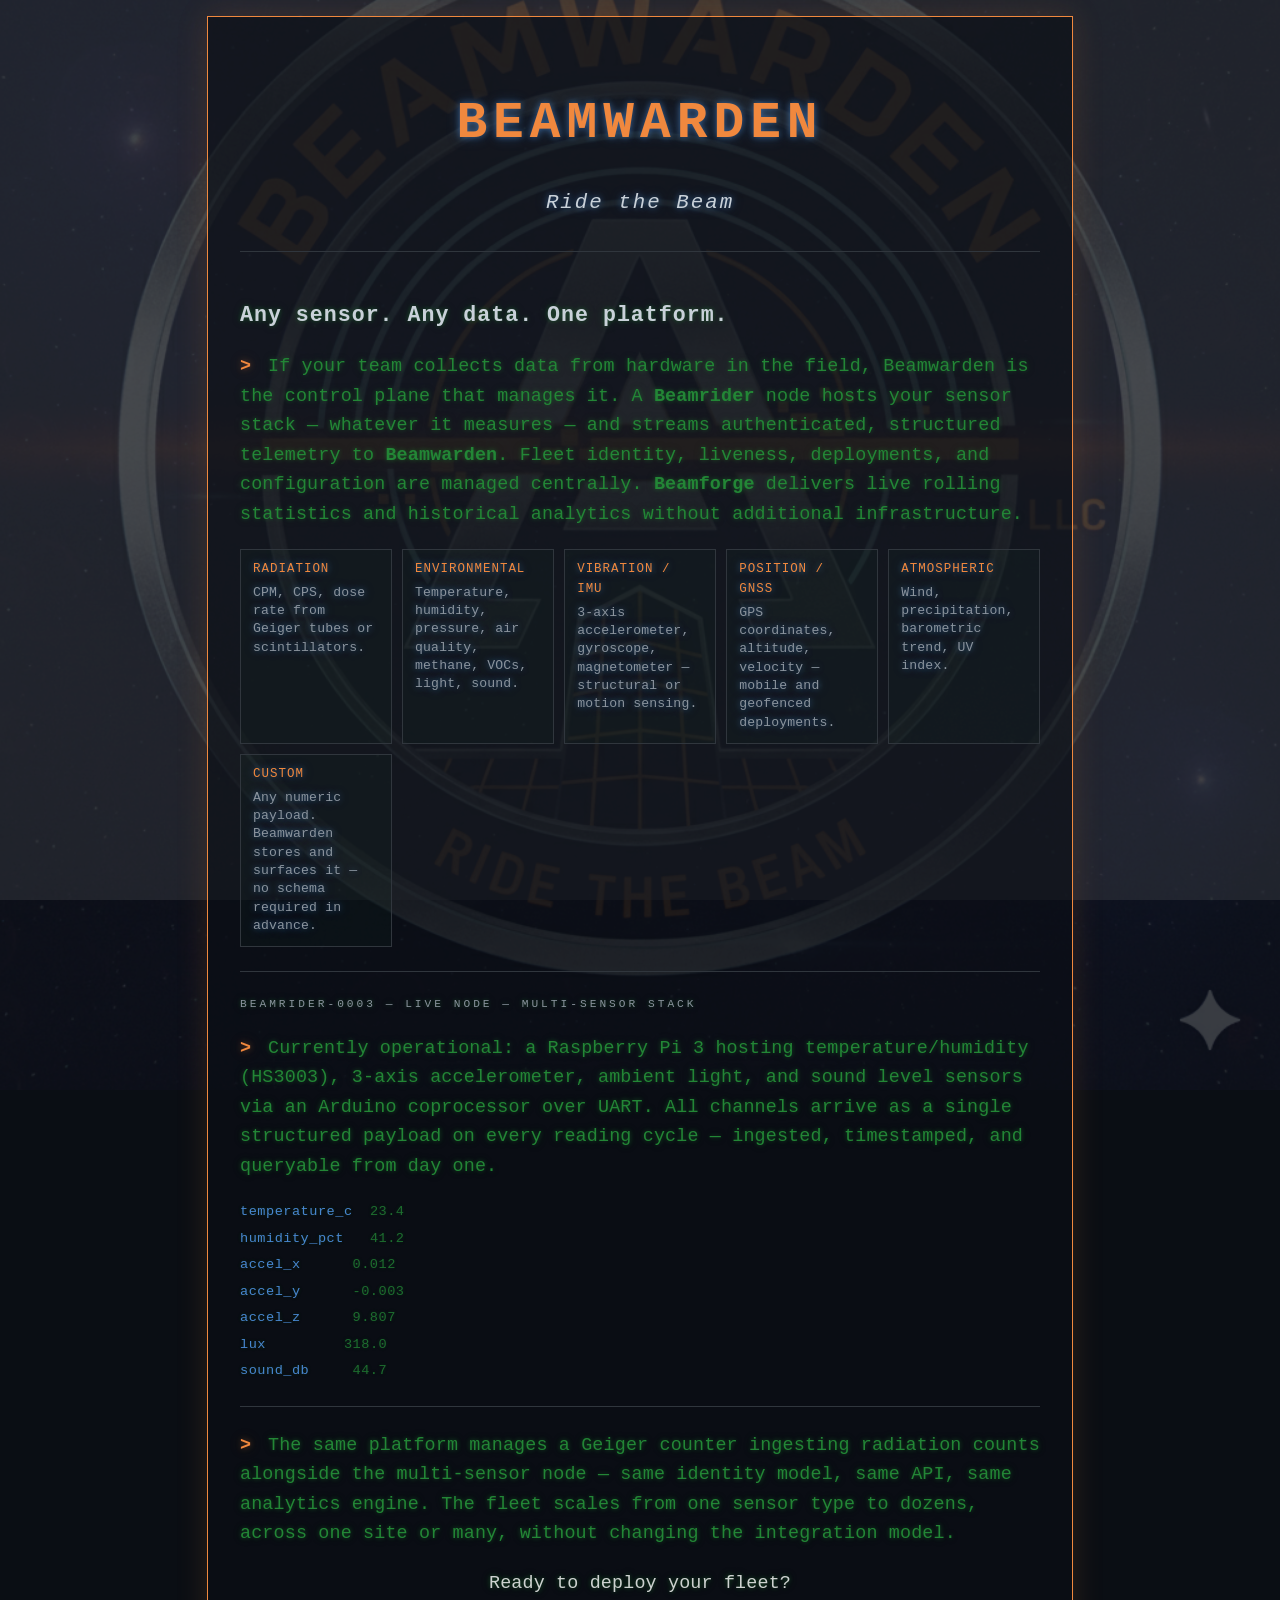
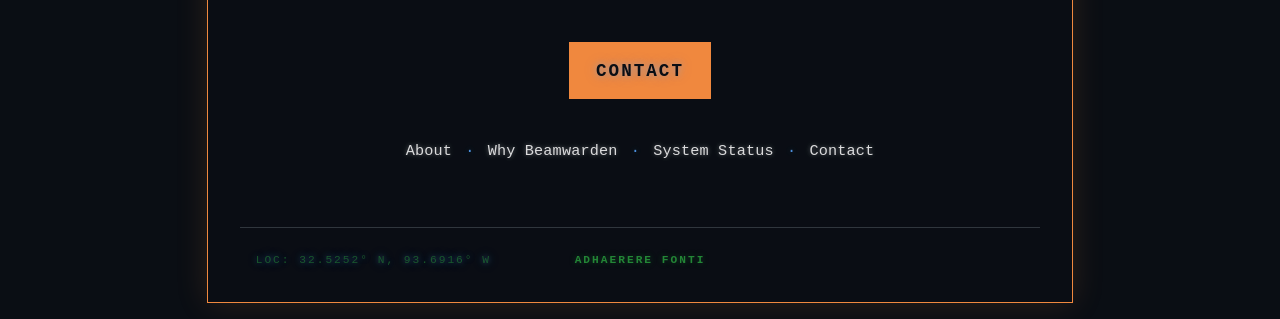
==== index.html @ 742f7abc "feat: wire live telemetry feed from showcase API endpoint Fetches https://app.beamwarden.com/api/v1/" ====
<!DOCTYPE html>
<html lang="en">

<head>
    <meta charset="UTF-8">
    <meta name="viewport" content="width=device-width, initial-scale=1.0">

    <title>Beamwarden | Distributed Fleet Control Plane & Edge Analytics</title>
    <meta name="description"
        content="Beamwarden is the authoritative control plane for distributed sensing fleets. Any sensor. Any data. One platform.">
    <meta name="keywords"
        content="Beamwarden, Beamrider, Beamforge, Fleet Management PaaS, Edge Computing, Distributed Sensing, Telemetry Analytics, IoT, Edge Intelligence">
    <link rel="canonical" href="https://beamwarden.com">
    <link rel="icon" type="image/x-icon" href="favicon.ico">

    <script type="application/ld+json">
    {
      "@context": "https://schema.org",
      "@type": "SoftwareApplication",
      "name": "Beamwarden",
      "applicationCategory": "BusinessApplication",
      "operatingSystem": "Web, Edge, Distributed Systems",
      "description": "Control plane for distributed sensing fleets and edge devices.",
      "author": {
        "@type": "Organization",
        "name": "Beamwarden, LLC",
        "url": "https://beamwarden.com"
      }
    }
    </script>

    <link rel="stylesheet" href="beamwarden.css">

    <style>
        .hero-statement {
            color: #c9d1d9;
            font-size: clamp(1.1rem, 3vw, 1.35rem);
            font-weight: 700;
            letter-spacing: 1px;
            margin-bottom: 1.5rem;
            text-shadow: 0 0 6px rgba(201, 209, 217, 0.2);
        }

        .sensor-grid {
            display: grid;
            grid-template-columns: repeat(auto-fit, minmax(150px, 1fr));
            gap: 0.65rem;
            margin: 1.25rem 0;
        }

        .sensor-cell {
            border: 1px solid #30363d;
            padding: 0.65rem 0.75rem;
            background: rgba(35, 134, 54, 0.04);
            text-align: left;
        }

        .sensor-cell .sensor-name {
            color: #f0883e;
            font-size: 0.78rem;
            letter-spacing: 1px;
            text-transform: uppercase;
            margin-bottom: 0.2rem;
        }

        .sensor-cell .sensor-desc {
            color: #8b949e;
            font-size: 0.82rem;
            line-height: 1.4;
        }

        .telemetry-line {
            font-size: 0.85rem;
            color: #238636;
            opacity: 0.8;
            letter-spacing: 0.5px;
            margin-bottom: 0.3rem;
            text-shadow: 0 0 4px rgba(35, 134, 54, 0.3);
        }

        .telemetry-line .field {
            color: #58a6ff;
        }

        .section-divider {
            border: none;
            border-top: 1px solid #30363d;
            margin: 1.5rem 0;
        }

        .node-label {
            font-size: 0.7rem;
            letter-spacing: 3px;
            color: #8b949e;
            text-transform: uppercase;
            margin-bottom: 0.75rem;
        }
    </style>
</head>

<body>

    <div class="stars"></div>
    <div class="stars2"></div>
    <div class="stars3"></div>

    <div class="container fade-1">
        <header>
            <h1 class="fade-2">BEAMWARDEN</h1>
            <p class="tagline fade-3">Ride the Beam</p>
        </header>

        <main class="status-box fade-3">

            <p class="hero-statement">Any sensor. Any data. One platform.</p>

            <section class="product-entry">
                <p><span class="prompt-glow">&gt;</span> If your team collects data from hardware in the field,
                    Beamwarden is the control plane that manages it. A <strong>Beamrider</strong> node hosts your
                    sensor stack — whatever it measures — and streams authenticated, structured telemetry to
                    <strong>Beamwarden</strong>. Fleet identity, liveness, deployments, and configuration are
                    managed centrally. <strong>Beamforge</strong> delivers live rolling statistics and
                    historical analytics without additional infrastructure.</p>
            </section>

            <div class="sensor-grid">
                <div class="sensor-cell">
                    <div class="sensor-name">Radiation</div>
                    <div class="sensor-desc">CPM, CPS, dose rate from Geiger tubes or scintillators.</div>
                </div>
                <div class="sensor-cell">
                    <div class="sensor-name">Environmental</div>
                    <div class="sensor-desc">Temperature, humidity, pressure, air quality, methane, VOCs, light, sound.</div>
                </div>
                <div class="sensor-cell">
                    <div class="sensor-name">Vibration / IMU</div>
                    <div class="sensor-desc">3-axis accelerometer, gyroscope, magnetometer — structural or motion sensing.</div>
                </div>
                <div class="sensor-cell">
                    <div class="sensor-name">Position / GNSS</div>
                    <div class="sensor-desc">GPS coordinates, altitude, velocity — mobile and geofenced deployments.</div>
                </div>
                <div class="sensor-cell">
                    <div class="sensor-name">Atmospheric</div>
                    <div class="sensor-desc">Wind, precipitation, barometric trend, UV index.</div>
                </div>
                <div class="sensor-cell">
                    <div class="sensor-name">Custom</div>
                    <div class="sensor-desc">Any numeric payload. Beamwarden stores and surfaces it — no schema required in advance.</div>
                </div>
            </div>

            <hr class="section-divider">

            <p class="node-label" id="node-label">Beamrider-0003 &mdash; Live Node &mdash; Multi-Sensor Stack</p>

            <section class="product-entry">
                <p><span class="prompt-glow">&gt;</span> Currently operational: a Raspberry Pi 3 hosting
                    temperature/humidity (HS3003), 3-axis accelerometer, ambient light, and sound level sensors
                    via an Arduino coprocessor over UART. All channels arrive as a single structured payload
                    on every reading cycle — ingested, timestamped, and queryable from day one.</p>
            </section>

            <div id="telemetry-feed">
                <div class="telemetry-line"><span class="field">temperature_c</span> &nbsp;23.4</div>
                <div class="telemetry-line"><span class="field">humidity_pct</span> &nbsp;&nbsp;41.2</div>
                <div class="telemetry-line"><span class="field">accel_x</span> &nbsp;&nbsp;&nbsp;&nbsp;&nbsp;0.012</div>
                <div class="telemetry-line"><span class="field">accel_y</span> &nbsp;&nbsp;&nbsp;&nbsp;&nbsp;-0.003</div>
                <div class="telemetry-line"><span class="field">accel_z</span> &nbsp;&nbsp;&nbsp;&nbsp;&nbsp;9.807</div>
                <div class="telemetry-line"><span class="field">lux</span> &nbsp;&nbsp;&nbsp;&nbsp;&nbsp;&nbsp;&nbsp;&nbsp;318.0</div>
                <div class="telemetry-line"><span class="field">sound_db</span> &nbsp;&nbsp;&nbsp;&nbsp;44.7</div>
            </div>

            <script>
            (function () {
                var ENDPOINT = 'https://app.beamwarden.com/api/v1/public/showcase/';
                var feed = document.getElementById('telemetry-feed');
                var label = document.getElementById('node-label');

                function fmtAge(s) {
                    if (s < 60) return s + 's ago';
                    if (s < 3600) return Math.round(s / 60) + 'm ago';
                    if (s < 86400) return Math.round(s / 3600) + 'h ago';
                    return Math.round(s / 86400) + 'd ago';
                }

                function render(data) {
                    var payload = data.payload || {};
                    var lines = Object.keys(payload)
                        .filter(function (k) { return typeof payload[k] === 'number'; })
                        .map(function (k) {
                            return '<div class="telemetry-line"><span class="field">' +
                                k + '</span> &nbsp;' + payload[k] + '</div>';
                        });
                    if (!lines.length) return;
                    feed.innerHTML = lines.join('');
                    label.textContent = label.textContent.split('—')[0].trim() +
                        ' — ' + fmtAge(data.age_seconds);
                }

                fetch(ENDPOINT)
                    .then(function (r) { return r.ok ? r.json() : null; })
                    .then(function (data) { if (data) render(data); })
                    .catch(function () {});
            })();
            </script>

            <hr class="section-divider">

            <section class="product-entry">
                <p><span class="prompt-glow">&gt;</span> The same platform manages a Geiger counter ingesting
                    radiation counts alongside the multi-sensor node — same identity model, same API, same
                    analytics engine. The fleet scales from one sensor type to dozens, across one site or many,
                    without changing the integration model.</p>
            </section>

            <p class="ghost-center">Ready to deploy your fleet?</p>

        </main>

        <nav class="actions">
            <a class="contact-link" href="/contact.html">CONTACT</a>

            <div class="footer-nav">
                <a href="/about">About</a> ·
                <a href="/why">Why Beamwarden</a> ·
                <a href="https://app.beamwarden.com/status/">System Status</a> ·
                <a href="/contact">Contact</a>
            </div>
        </nav>

        <footer class="system-footer">
            <div class="status-bar">
                <span>LOC: 32.5252° N, 93.6916° W</span>
                <a href="https://baughgalactica.com" class="root-link">ADHAERERE FONTI</a>
                <span>&nbsp;</span>
            </div>
        </footer>
    </div>

</body>

</html>
---- beamwarden.css ----
/* ============================
   Fade‑in Glow Animation
============================ */
@keyframes fadeGlow {
    0% {
        opacity: 0;
        text-shadow: none;
    }

    60% {
        opacity: 1;
        text-shadow:
            0 0 4px rgba(88, 166, 255, 0.35),
            0 0 10px rgba(88, 166, 255, 0.20);
    }

    100% {
        opacity: 1;
        text-shadow:
            0 0 6px rgba(88, 166, 255, 0.45),
            0 0 14px rgba(88, 166, 255, 0.25);
    }
}

.fade-1 {
    animation: fadeGlow 1.8s ease-out forwards;
}

.fade-2 {
    animation: fadeGlow 1.8s ease-out forwards;
    animation-delay: 0.4s;
}

.fade-3 {
    animation: fadeGlow 1.8s ease-out forwards;
    animation-delay: 0.8s;
}

/* ============================
   Background
============================ */
body {
    background-color: #0a0e14;
    background-image: url('beamwarden_logo.png');
    background-repeat: no-repeat;
    background-position: center center;
    background-attachment: fixed;
    background-size: cover;

    color: #58a6ff;
    font-family: 'Courier New', monospace;

    font-weight: 400;
    font-size: 1.06rem;
    letter-spacing: 0.15px;
    line-height: 1.6;

    display: flex;
    justify-content: center;
    align-items: center;
    min-height: 100vh;
    margin: 0;
    padding: 1rem;
    position: relative;
}

body::before {
    content: "";
    position: absolute;
    top: 0;
    left: 0;
    width: 100%;
    height: 100%;
    background: rgba(10, 14, 20, 0.75);
    z-index: -1;
    pointer-events: none;
}

/* ============================
   Starfield
============================ */
.stars,
.stars2,
.stars3 {
    position: fixed;
    top: 0;
    left: 0;
    width: 100%;
    height: 100%;
    background-repeat: repeat;
    background-size: 2px 2px;
    z-index: -2;
    pointer-events: none;
    opacity: 0.18;
    animation: twinkle 40s infinite ease-in-out;
}

.stars {
    background-image: radial-gradient(white 1px, transparent 1px);
}

.stars2 {
    background-image: radial-gradient(white 1px, transparent 1px);
    opacity: 0.12;
    animation-duration: 55s;
}

.stars3 {
    background-image: radial-gradient(white 1px, transparent 1px);
    opacity: 0.08;
    animation-duration: 70s;
}

@keyframes twinkle {

    0%,
    100% {
        opacity: 0.18;
    }

    50% {
        opacity: 0.10;
    }
}

/* ============================
   Container
============================ */
.container {
    border: 1px solid #f0883e;
    padding: 2rem;
    width: 100%;
    max-width: 800px;
    background: rgba(10, 14, 20, 0.6);
    box-shadow: 0 0 30px rgba(240, 136, 62, 0.15);
    text-align: center;
}

/* ============================
   Glow Enhancements
============================ */
h1 {
    color: #f0883e;
    letter-spacing: 6px;
    margin-bottom: 0.5rem;
    font-size: clamp(2rem, 6vw, 3.2rem);
    font-weight: 700;

    text-shadow:
        0 0 6px rgba(240, 136, 62, 0.55),
        0 0 14px rgba(240, 136, 62, 0.35),
        0 0 22px rgba(240, 136, 62, 0.25);
}

.tagline {
    color: #c9d1d9;
    font-style: italic;
    margin-bottom: 2rem;
    letter-spacing: 2px;
    font-size: clamp(1rem, 3vw, 1.3rem);
    font-weight: 500;

    text-shadow:
        0 0 4px rgba(88, 166, 255, 0.35),
        0 0 10px rgba(88, 166, 255, 0.20);
}

/* ============================
   OCR‑B‑style body text
============================ */
.status-box {
    color: #238636;
    font-size: clamp(1rem, 2.5vw, 1.15rem);
    font-weight: 400;
    letter-spacing: 0.15px;
    line-height: 1.6;

    border-top: 1px solid #30363d;
    padding-top: 1.5rem;
    text-align: left;
}

.status-box p {
    margin-bottom: 1.25rem;
    text-shadow:
        0 0 4px rgba(35, 134, 54, 0.45),
        0 0 10px rgba(35, 134, 54, 0.25);
}

/* ============================
   Prompt Glow
============================ */
.prompt-glow {
    color: #f0883e;
    font-weight: 600;
    text-shadow:
        0 0 6px rgba(240, 136, 62, 0.35),
        0 0 14px rgba(240, 136, 62, 0.25),
        0 0 22px rgba(240, 136, 62, 0.18);
    margin-right: 0.35rem;
}

/* ============================
   Contact Button
============================ */
.contact-link {
    display: inline-block;
    margin-top: 1.5rem;
    padding: 0.9rem 1.7rem;
    background: #f0883e;
    color: #0a0e14;
    text-decoration: none;
    font-weight: 700;
    letter-spacing: 2px;
    font-size: 1.1rem;

    transition: background 0.2s ease, box-shadow 0.25s ease, transform 0.15s ease;
}

.contact-link:hover {
    background: #ff9f5a;
    box-shadow:
        0 0 8px rgba(240, 136, 62, 0.55),
        0 0 18px rgba(240, 136, 62, 0.35);
    transform: translateY(-2px);
}

/* ============================
   Contact Page Form Elements
============================ */
.container form label {
    text-align: left;
    display: block;
    font-size: 1.05rem;
    font-weight: 600;
    margin-top: 0.75rem;
}

.optional {
    color: #8b949e;
    font-style: italic;
    margin-left: 4px;
    opacity: 0.85;
}

.help-text {
    display: block;
    font-size: 0.9rem;
    color: #8b949e;
    opacity: 0.85;
    margin-top: 0.25rem;
    font-style: italic;
}

input,
textarea {
    width: 100%;
    padding: 0.9rem;
    border-radius: 4px;
    border: 1px solid #30363d;
    background: rgba(255, 255, 255, 0.05);
    color: #58a6ff;
    font-family: 'Courier New', monospace;

    font-weight: 400;
    letter-spacing: 0.15px;
    font-size: 1.05rem;

    margin-bottom: 1.35rem;
}

textarea {
    height: 150px;
    resize: vertical;
}

button {
    margin-top: 1.75rem;
    padding: 0.9rem 1.7rem;
    background: #f0883e;
    color: #0a0e14;
    border: none;
    font-weight: 700;
    letter-spacing: 2px;
    font-size: 1.1rem;

    cursor: pointer;
    transition: background 0.2s ease, box-shadow 0.25s ease, transform 0.15s ease;
}

button:hover {
    background: #ff9f5a;
    box-shadow:
        0 0 8px rgba(240, 136, 62, 0.55),
        0 0 18px rgba(240, 136, 62, 0.35);
    transform: translateY(-2px);
}

.banner {
    margin-top: 1.5rem;
    padding: 1rem;
    border-radius: 4px;
    display: none;
    font-size: 1rem;
    font-weight: 600;
}

.success {
    color: #238636;
    border: 1px solid rgba(35, 134, 54, 0.4);
    background: rgba(35, 134, 54, 0.15);
}

.error {
    color: #f85149;
    border: 1px solid rgba(248, 81, 73, 0.4);
    background: rgba(248, 81, 73, 0.15);
}

.back-link {
    display: inline-block;
    margin-top: 2rem;
    color: #58a6ff;
    text-decoration: none;
    font-size: 1.05rem;
    font-weight: 600;
}

.back-link:hover {
    text-shadow: 0 0 6px rgba(88, 166, 255, 0.45);
}

.ghost-center {
    text-align: center;
    color: rgba(255, 255, 255, 0.8);
    text-shadow: 0 0 6px rgba(255, 255, 255, 0.4);
}

/* ============================
   Footer Navigation (Global)
============================ */
.footer-nav {
    margin-top: 2.5rem;
    font-size: 0.95rem;
    opacity: 0.85;
    text-align: center;
}

.footer-nav a {
    color: #ffffff;
    text-decoration: none;
    margin: 0 0.25rem;

    /* Unvisited: soft glow */
    text-shadow:
        0 0 4px rgba(255, 255, 255, 0.35),
        0 0 10px rgba(255, 255, 255, 0.20);

    transition: text-shadow 0.25s ease, opacity 0.25s ease;
}

/* Visited: noticeably stronger glow */
.footer-nav a:visited {
    text-shadow:
        0 0 6px rgba(255, 255, 255, 0.65),
        0 0 14px rgba(255, 255, 255, 0.45),
        0 0 22px rgba(255, 255, 255, 0.35);
}

.footer-nav a:hover {
    opacity: 1;
    text-shadow:
        0 0 8px rgba(255, 255, 255, 0.75),
        0 0 18px rgba(255, 255, 255, 0.45);
}

/* ============================
   Mobile
============================ */
@media (max-width: 480px) {
    .container {
        padding: 1.5rem;
    }

    body {
        color: #7fc0ff;
    }

    .status-box {
        color: #2ecf5a;
    }

    .tagline {
        color: #e5e9f0;
    }

    .prompt-glow {
        color: #ff9f5a;
        text-shadow:
            0 0 8px rgba(255, 159, 90, 0.55),
            0 0 18px rgba(255, 159, 90, 0.35);
    }

    .footer-nav {
        font-size: 0.9rem;
        opacity: 0.9;
    }
}

/* ============================
   System Footer Continuity
============================ */
.system-footer {
    margin-top: 4rem;
    border-top: 1px solid #30363d;
    padding-top: 1.5rem;
    width: 100%;
}

.status-bar {
    display: flex;
    justify-content: space-between;
    align-items: center;
    font-family: 'Courier New', monospace;
    font-size: 0.7rem;
    color: rgba(35, 134, 54, 0.6);
    text-transform: uppercase;
    letter-spacing: 2px;
}

/* Flex balancing for centering */
.status-bar span,
.status-bar a {
    flex: 1;
}

.status-bar span:last-child {
    text-align: right;
}

/* The Root Link Signature */
.root-link {
    text-align: center;
    color: #238636;
    text-decoration: none;
    /* Removes underline */
    font-weight: 700;
    text-shadow: 0 0 6px rgba(35, 134, 54, 0.4);
    transition: opacity 0.3s ease;
}

.root-link:hover {
    opacity: 0.8;
    color: #238636;
    /* Ensures no color change on hover */
}

@media (max-width: 480px) {
    .status-bar {
        flex-direction: column;
        gap: 0.5rem;
        text-align: center;
    }

    .status-bar span,
    .status-bar a {
        flex: none;
    }
}
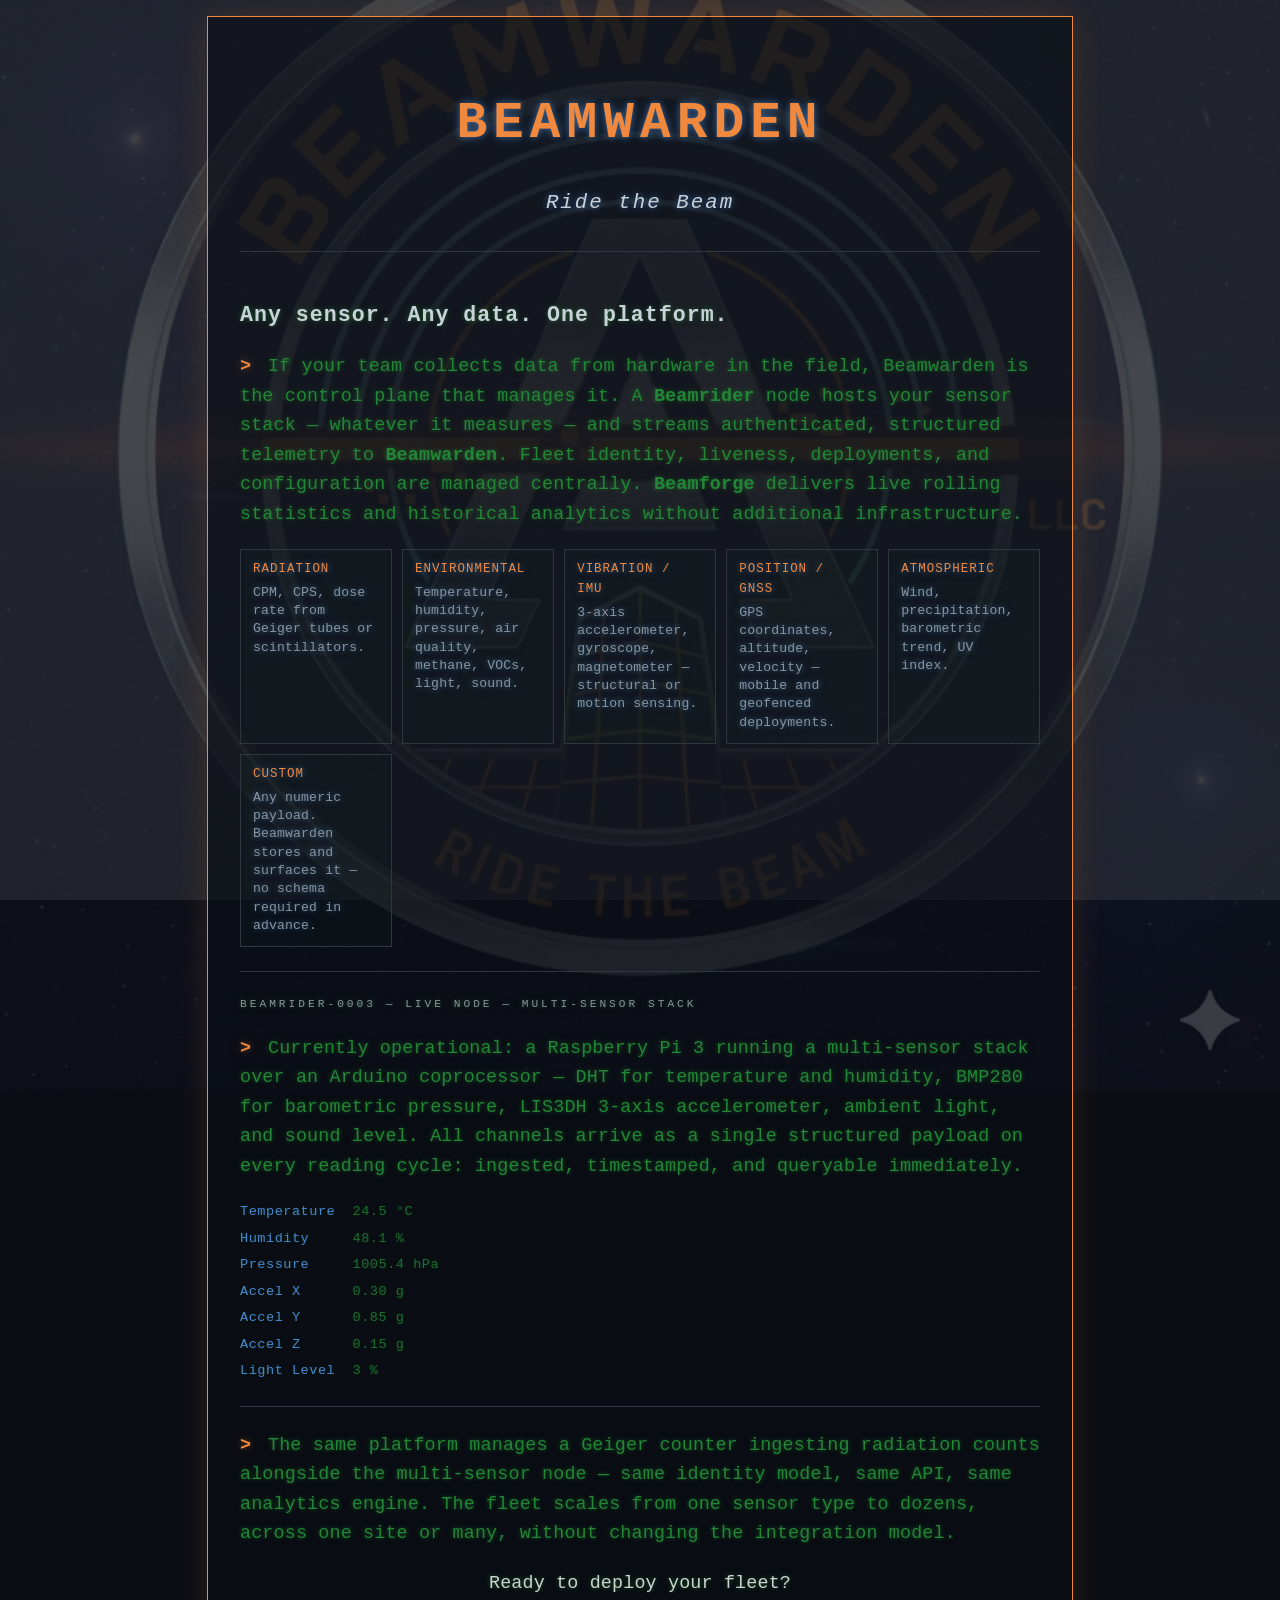
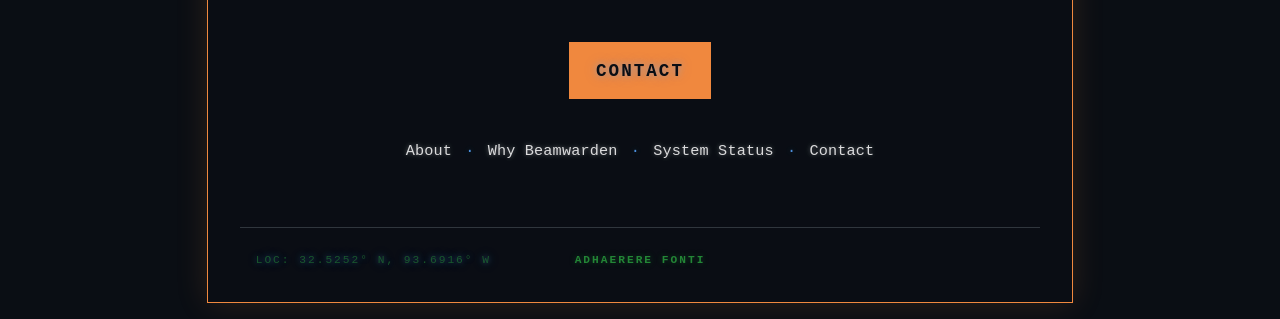
==== commit f4ccb610: "Clean up live telemetry widget: field allowlist with labels and units Raw payload keys (temp_c, ax_g" ====
--- a/index.html
+++ b/index.html
@@ -155,27 +155,39 @@
             <p class="node-label" id="node-label">Beamrider-0003 &mdash; Live Node &mdash; Multi-Sensor Stack</p>
 
             <section class="product-entry">
-                <p><span class="prompt-glow">&gt;</span> Currently operational: a Raspberry Pi 3 hosting
-                    temperature/humidity (HS3003), 3-axis accelerometer, ambient light, and sound level sensors
-                    via an Arduino coprocessor over UART. All channels arrive as a single structured payload
-                    on every reading cycle — ingested, timestamped, and queryable from day one.</p>
+                <p><span class="prompt-glow">&gt;</span> Currently operational: a Raspberry Pi 3 running
+                    a multi-sensor stack over an Arduino coprocessor — DHT for temperature and humidity,
+                    BMP280 for barometric pressure, LIS3DH 3-axis accelerometer, ambient light, and sound
+                    level. All channels arrive as a single structured payload on every reading cycle:
+                    ingested, timestamped, and queryable immediately.</p>
             </section>
 
             <div id="telemetry-feed">
-                <div class="telemetry-line"><span class="field">temperature_c</span> &nbsp;23.4</div>
-                <div class="telemetry-line"><span class="field">humidity_pct</span> &nbsp;&nbsp;41.2</div>
-                <div class="telemetry-line"><span class="field">accel_x</span> &nbsp;&nbsp;&nbsp;&nbsp;&nbsp;0.012</div>
-                <div class="telemetry-line"><span class="field">accel_y</span> &nbsp;&nbsp;&nbsp;&nbsp;&nbsp;-0.003</div>
-                <div class="telemetry-line"><span class="field">accel_z</span> &nbsp;&nbsp;&nbsp;&nbsp;&nbsp;9.807</div>
-                <div class="telemetry-line"><span class="field">lux</span> &nbsp;&nbsp;&nbsp;&nbsp;&nbsp;&nbsp;&nbsp;&nbsp;318.0</div>
-                <div class="telemetry-line"><span class="field">sound_db</span> &nbsp;&nbsp;&nbsp;&nbsp;44.7</div>
+                <div class="telemetry-line"><span class="field">Temperature</span> &nbsp;24.5 °C</div>
+                <div class="telemetry-line"><span class="field">Humidity</span> &nbsp;&nbsp;&nbsp;&nbsp;48.1 %</div>
+                <div class="telemetry-line"><span class="field">Pressure</span> &nbsp;&nbsp;&nbsp;&nbsp;1005.4 hPa</div>
+                <div class="telemetry-line"><span class="field">Accel X</span> &nbsp;&nbsp;&nbsp;&nbsp;&nbsp;0.30 g</div>
+                <div class="telemetry-line"><span class="field">Accel Y</span> &nbsp;&nbsp;&nbsp;&nbsp;&nbsp;0.85 g</div>
+                <div class="telemetry-line"><span class="field">Accel Z</span> &nbsp;&nbsp;&nbsp;&nbsp;&nbsp;0.15 g</div>
+                <div class="telemetry-line"><span class="field">Light Level</span> &nbsp;3 %</div>
             </div>
 
             <script>
             (function () {
                 var ENDPOINT = 'https://app.beamwarden.com/api/v1/public/showcase/';
                 var feed = document.getElementById('telemetry-feed');
-                var label = document.getElementById('node-label');
+                var nodeLabel = document.getElementById('node-label');
+
+                var FIELDS = [
+                    { key: 'temp_c',        label: 'Temperature',  unit: '°C',  decimals: 1 },
+                    { key: 'humidity_pct',   label: 'Humidity',     unit: '%',   decimals: 1 },
+                    { key: 'pressure_hpa',   label: 'Pressure',     unit: 'hPa', decimals: 1 },
+                    { key: 'ax_g',           label: 'Accel X',      unit: 'g',   decimals: 2 },
+                    { key: 'ay_g',           label: 'Accel Y',      unit: 'g',   decimals: 2 },
+                    { key: 'az_g',           label: 'Accel Z',      unit: 'g',   decimals: 2 },
+                    { key: 'pct',            label: 'Light Level',  unit: '%',   decimals: 0 },
+                    { key: 'sound_db',       label: 'Sound Level',  unit: 'dB',  decimals: 1 },
+                ];
 
                 function fmtAge(s) {
                     if (s < 60) return s + 's ago';
@@ -186,15 +198,16 @@
 
                 function render(data) {
                     var payload = data.payload || {};
-                    var lines = Object.keys(payload)
-                        .filter(function (k) { return typeof payload[k] === 'number'; })
-                        .map(function (k) {
+                    var lines = FIELDS
+                        .filter(function (f) { return typeof payload[f.key] === 'number'; })
+                        .map(function (f) {
+                            var val = payload[f.key].toFixed(f.decimals) + ' ' + f.unit;
                             return '<div class="telemetry-line"><span class="field">' +
-                                k + '</span> &nbsp;' + payload[k] + '</div>';
+                                f.label + '</span> &nbsp;' + val + '</div>';
                         });
                     if (!lines.length) return;
                     feed.innerHTML = lines.join('');
-                    label.textContent = label.textContent.split('—')[0].trim() +
+                    nodeLabel.textContent = nodeLabel.textContent.split('—')[0].trim() +
                         ' — ' + fmtAge(data.age_seconds);
                 }
 
--- a/beamwarden.css
+++ b/beamwarden.css
@@ -23,16 +23,16 @@
 }
 
 .fade-1 {
-    animation: fadeGlow 1.8s ease-out forwards;
+    animation: fadeGlow 1.8s ease-out both;
 }
 
 .fade-2 {
-    animation: fadeGlow 1.8s ease-out forwards;
+    animation: fadeGlow 1.8s ease-out both;
     animation-delay: 0.4s;
 }
 
 .fade-3 {
-    animation: fadeGlow 1.8s ease-out forwards;
+    animation: fadeGlow 1.8s ease-out both;
     animation-delay: 0.8s;
 }
 
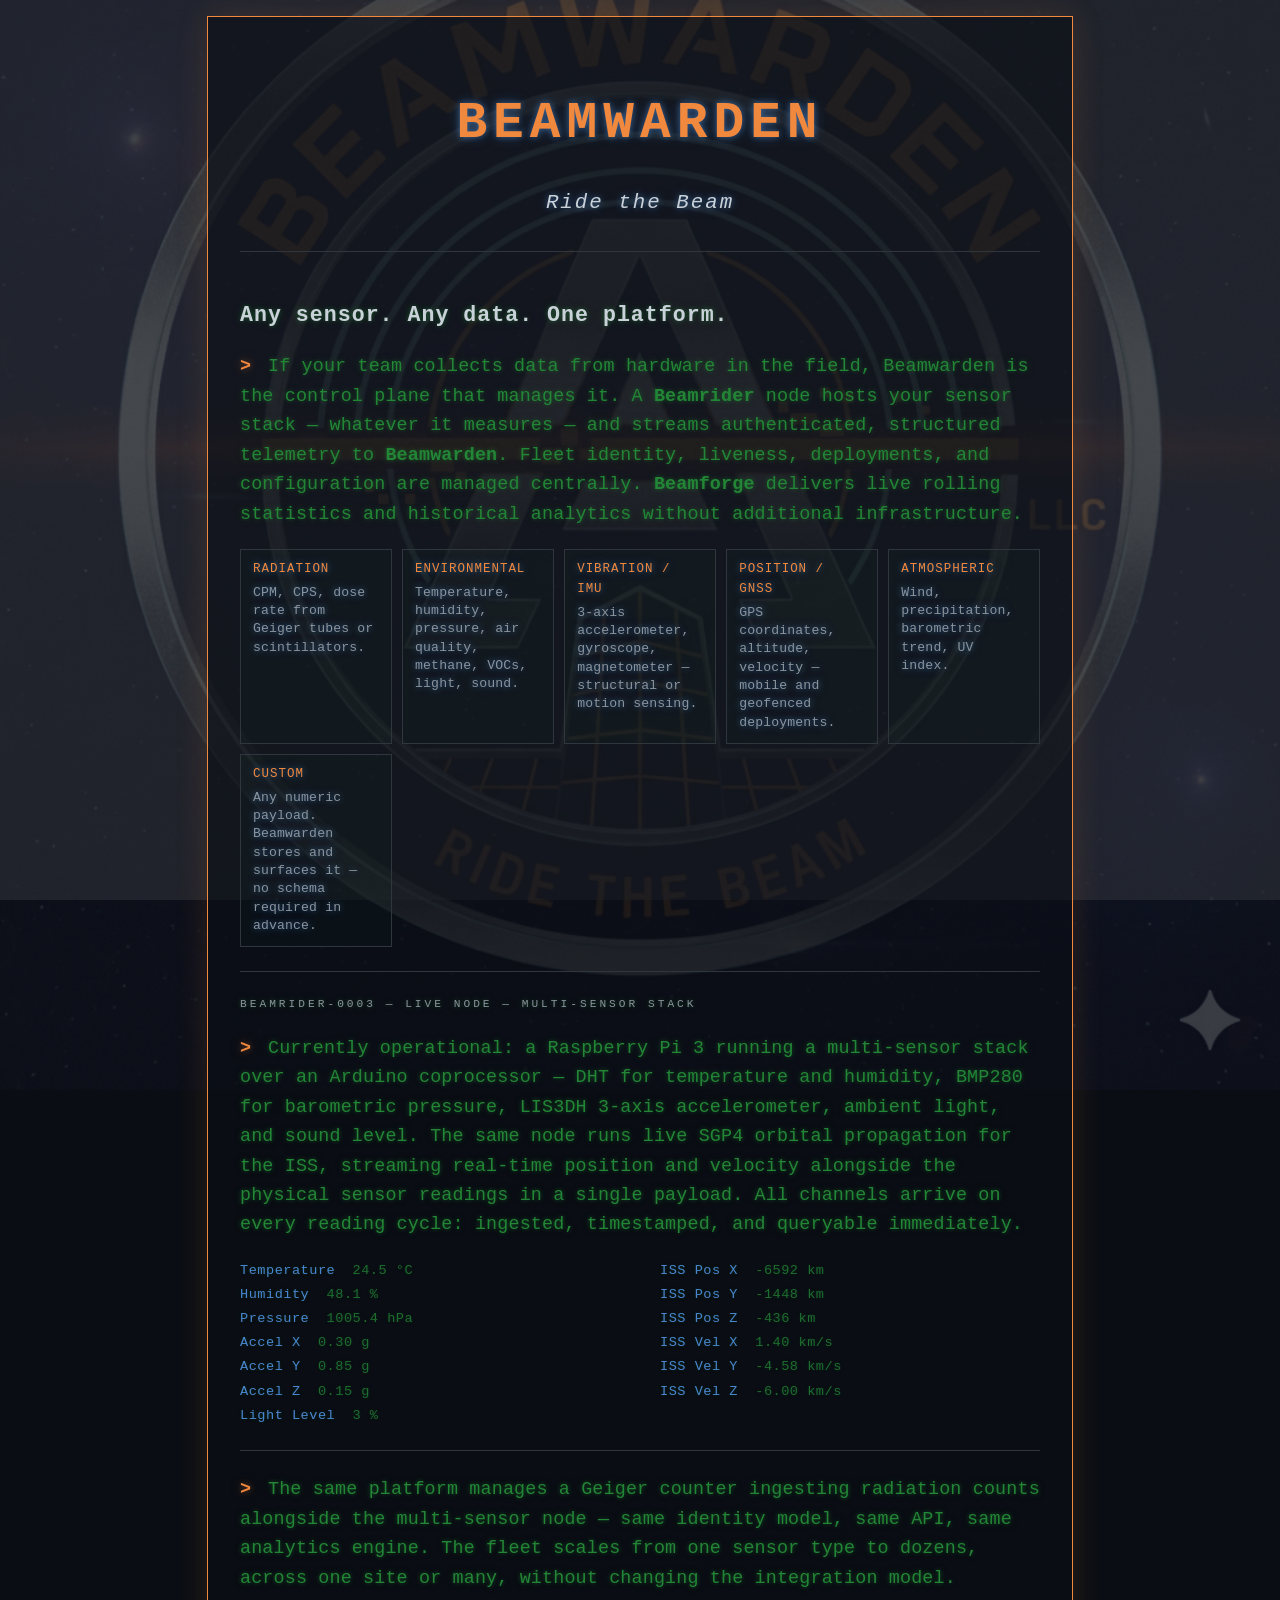
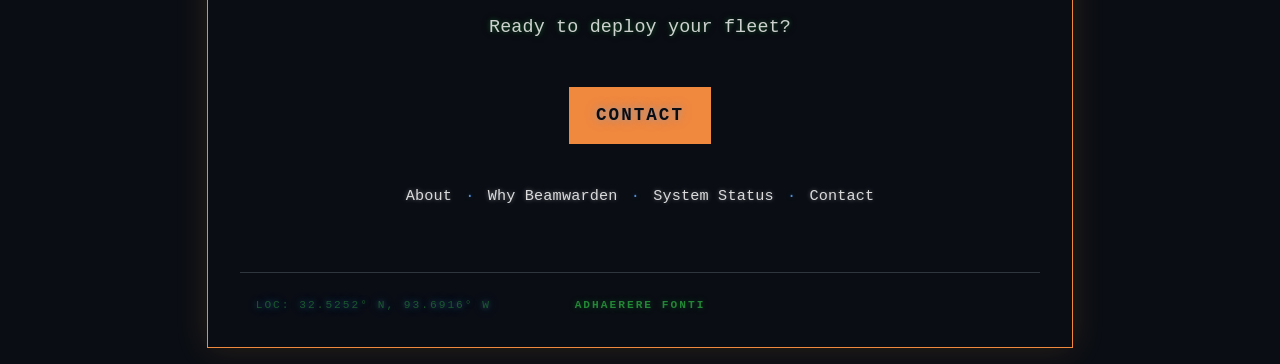
==== commit 359013cc: "Two-column telemetry layout with ISS orbital data restored Physical sensor readings and ISS SGP4 pos" ====
--- a/index.html
+++ b/index.html
@@ -69,12 +69,17 @@
             line-height: 1.4;
         }
 
+        #telemetry-feed {
+            display: grid;
+            grid-template-columns: 1fr 1fr;
+            gap: 0.15rem 2.5rem;
+        }
+
         .telemetry-line {
             font-size: 0.85rem;
             color: #238636;
             opacity: 0.8;
             letter-spacing: 0.5px;
-            margin-bottom: 0.3rem;
             text-shadow: 0 0 4px rgba(35, 134, 54, 0.3);
         }
 
@@ -158,17 +163,25 @@
                 <p><span class="prompt-glow">&gt;</span> Currently operational: a Raspberry Pi 3 running
                     a multi-sensor stack over an Arduino coprocessor — DHT for temperature and humidity,
                     BMP280 for barometric pressure, LIS3DH 3-axis accelerometer, ambient light, and sound
-                    level. All channels arrive as a single structured payload on every reading cycle:
-                    ingested, timestamped, and queryable immediately.</p>
+                    level. The same node runs live SGP4 orbital propagation for the ISS, streaming
+                    real-time position and velocity alongside the physical sensor readings in a single
+                    payload. All channels arrive on every reading cycle: ingested, timestamped, and
+                    queryable immediately.</p>
             </section>
 
             <div id="telemetry-feed">
                 <div class="telemetry-line"><span class="field">Temperature</span> &nbsp;24.5 °C</div>
-                <div class="telemetry-line"><span class="field">Humidity</span> &nbsp;&nbsp;&nbsp;&nbsp;48.1 %</div>
-                <div class="telemetry-line"><span class="field">Pressure</span> &nbsp;&nbsp;&nbsp;&nbsp;1005.4 hPa</div>
-                <div class="telemetry-line"><span class="field">Accel X</span> &nbsp;&nbsp;&nbsp;&nbsp;&nbsp;0.30 g</div>
-                <div class="telemetry-line"><span class="field">Accel Y</span> &nbsp;&nbsp;&nbsp;&nbsp;&nbsp;0.85 g</div>
-                <div class="telemetry-line"><span class="field">Accel Z</span> &nbsp;&nbsp;&nbsp;&nbsp;&nbsp;0.15 g</div>
+                <div class="telemetry-line"><span class="field">ISS Pos X</span> &nbsp;-6592 km</div>
+                <div class="telemetry-line"><span class="field">Humidity</span> &nbsp;48.1 %</div>
+                <div class="telemetry-line"><span class="field">ISS Pos Y</span> &nbsp;-1448 km</div>
+                <div class="telemetry-line"><span class="field">Pressure</span> &nbsp;1005.4 hPa</div>
+                <div class="telemetry-line"><span class="field">ISS Pos Z</span> &nbsp;-436 km</div>
+                <div class="telemetry-line"><span class="field">Accel X</span> &nbsp;0.30 g</div>
+                <div class="telemetry-line"><span class="field">ISS Vel X</span> &nbsp;1.40 km/s</div>
+                <div class="telemetry-line"><span class="field">Accel Y</span> &nbsp;0.85 g</div>
+                <div class="telemetry-line"><span class="field">ISS Vel Y</span> &nbsp;-4.58 km/s</div>
+                <div class="telemetry-line"><span class="field">Accel Z</span> &nbsp;0.15 g</div>
+                <div class="telemetry-line"><span class="field">ISS Vel Z</span> &nbsp;-6.00 km/s</div>
                 <div class="telemetry-line"><span class="field">Light Level</span> &nbsp;3 %</div>
             </div>
 
@@ -179,14 +192,20 @@
                 var nodeLabel = document.getElementById('node-label');
 
                 var FIELDS = [
-                    { key: 'temp_c',        label: 'Temperature',  unit: '°C',  decimals: 1 },
-                    { key: 'humidity_pct',   label: 'Humidity',     unit: '%',   decimals: 1 },
-                    { key: 'pressure_hpa',   label: 'Pressure',     unit: 'hPa', decimals: 1 },
-                    { key: 'ax_g',           label: 'Accel X',      unit: 'g',   decimals: 2 },
-                    { key: 'ay_g',           label: 'Accel Y',      unit: 'g',   decimals: 2 },
-                    { key: 'az_g',           label: 'Accel Z',      unit: 'g',   decimals: 2 },
-                    { key: 'pct',            label: 'Light Level',  unit: '%',   decimals: 0 },
-                    { key: 'sound_db',       label: 'Sound Level',  unit: 'dB',  decimals: 1 },
+                    { key: 'temp_c',       label: 'Temperature', unit: '°C',   decimals: 1, col: 0 },
+                    { key: 'x_km',         label: 'ISS Pos X',   unit: 'km',   decimals: 0, col: 1 },
+                    { key: 'humidity_pct', label: 'Humidity',    unit: '%',    decimals: 1, col: 0 },
+                    { key: 'y_km',         label: 'ISS Pos Y',   unit: 'km',   decimals: 0, col: 1 },
+                    { key: 'pressure_hpa', label: 'Pressure',    unit: 'hPa',  decimals: 1, col: 0 },
+                    { key: 'z_km',         label: 'ISS Pos Z',   unit: 'km',   decimals: 0, col: 1 },
+                    { key: 'ax_g',         label: 'Accel X',     unit: 'g',    decimals: 2, col: 0 },
+                    { key: 'vx_km_s',      label: 'ISS Vel X',   unit: 'km/s', decimals: 2, col: 1 },
+                    { key: 'ay_g',         label: 'Accel Y',     unit: 'g',    decimals: 2, col: 0 },
+                    { key: 'vy_km_s',      label: 'ISS Vel Y',   unit: 'km/s', decimals: 2, col: 1 },
+                    { key: 'az_g',         label: 'Accel Z',     unit: 'g',    decimals: 2, col: 0 },
+                    { key: 'vz_km_s',      label: 'ISS Vel Z',   unit: 'km/s', decimals: 2, col: 1 },
+                    { key: 'pct',          label: 'Light Level', unit: '%',    decimals: 0, col: 0 },
+                    { key: 'sound_db',     label: 'Sound Level', unit: 'dB',   decimals: 1, col: 0 },
                 ];
 
                 function fmtAge(s) {
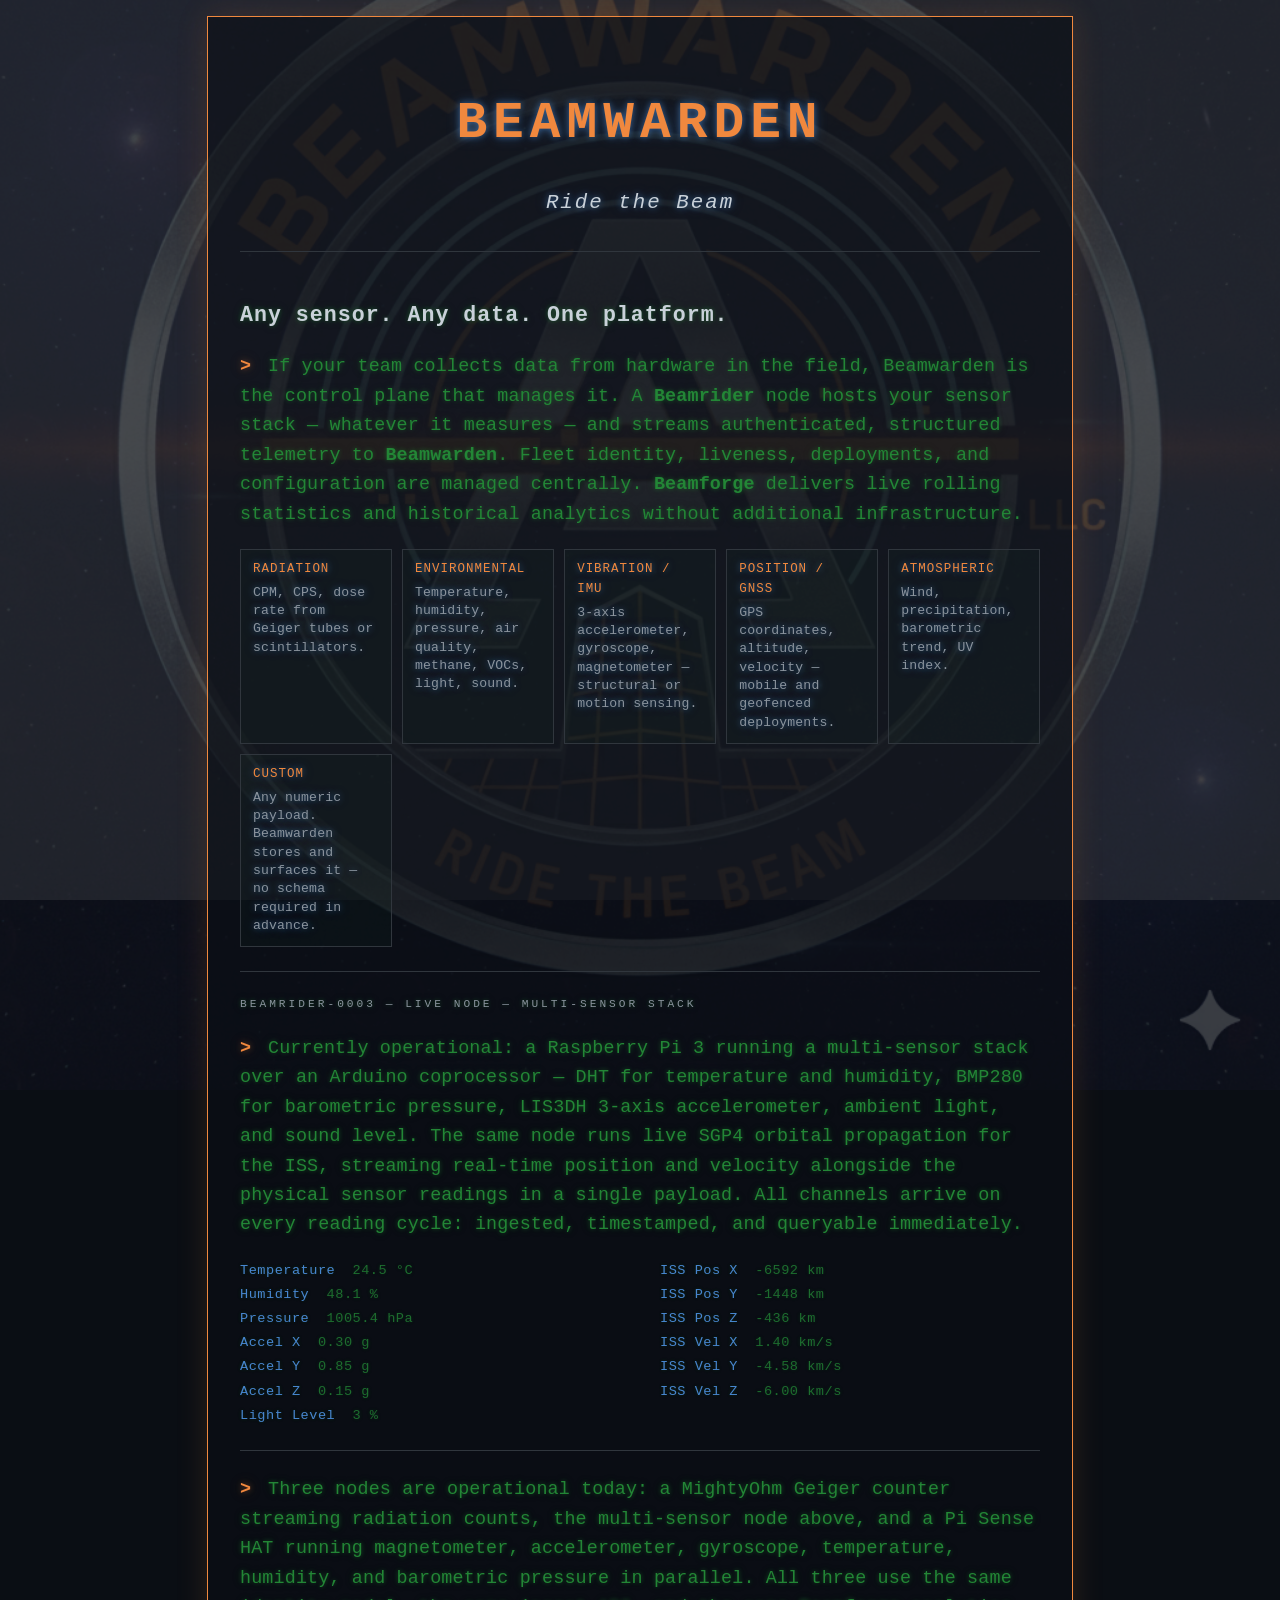
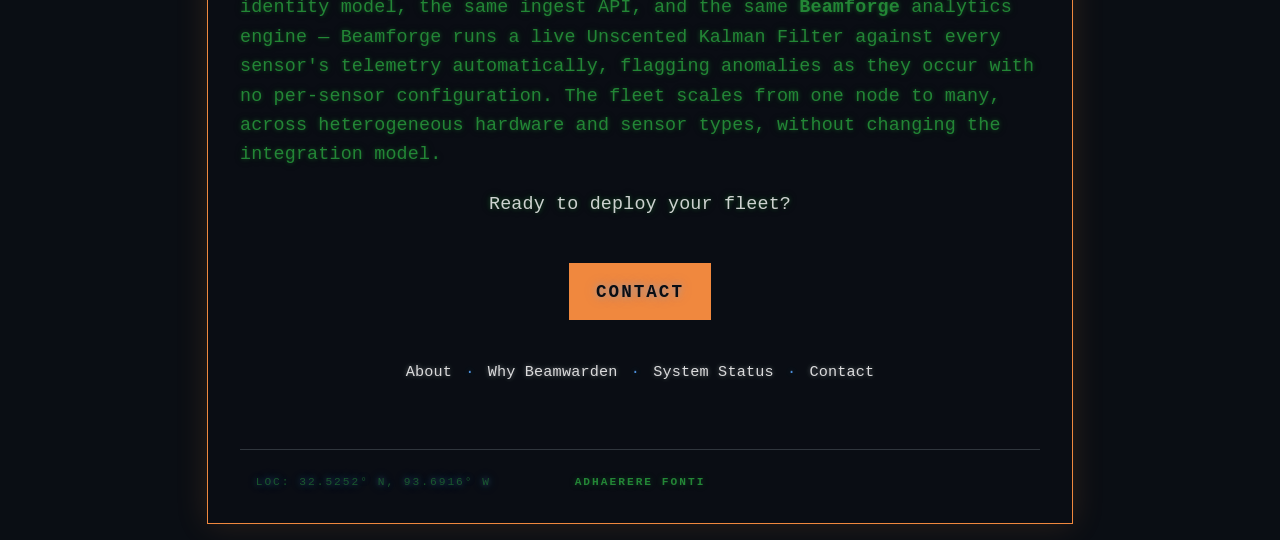
==== commit b0cf7ac5: "Update fleet paragraph to reflect current 3-node fleet and Beamforge UKF anomaly detection Co-Author" ====
--- a/index.html
+++ b/index.html
@@ -240,10 +240,14 @@
             <hr class="section-divider">
 
             <section class="product-entry">
-                <p><span class="prompt-glow">&gt;</span> The same platform manages a Geiger counter ingesting
-                    radiation counts alongside the multi-sensor node — same identity model, same API, same
-                    analytics engine. The fleet scales from one sensor type to dozens, across one site or many,
-                    without changing the integration model.</p>
+                <p><span class="prompt-glow">&gt;</span> Three nodes are operational today: a MightyOhm Geiger
+                    counter streaming radiation counts, the multi-sensor node above, and a Pi Sense HAT running
+                    magnetometer, accelerometer, gyroscope, temperature, humidity, and barometric pressure in
+                    parallel. All three use the same identity model, the same ingest API, and the same
+                    <strong>Beamforge</strong> analytics engine — Beamforge runs a live Unscented Kalman Filter
+                    against every sensor's telemetry automatically, flagging anomalies as they occur with no
+                    per-sensor configuration. The fleet scales from one node to many, across heterogeneous
+                    hardware and sensor types, without changing the integration model.</p>
             </section>
 
             <p class="ghost-center">Ready to deploy your fleet?</p>
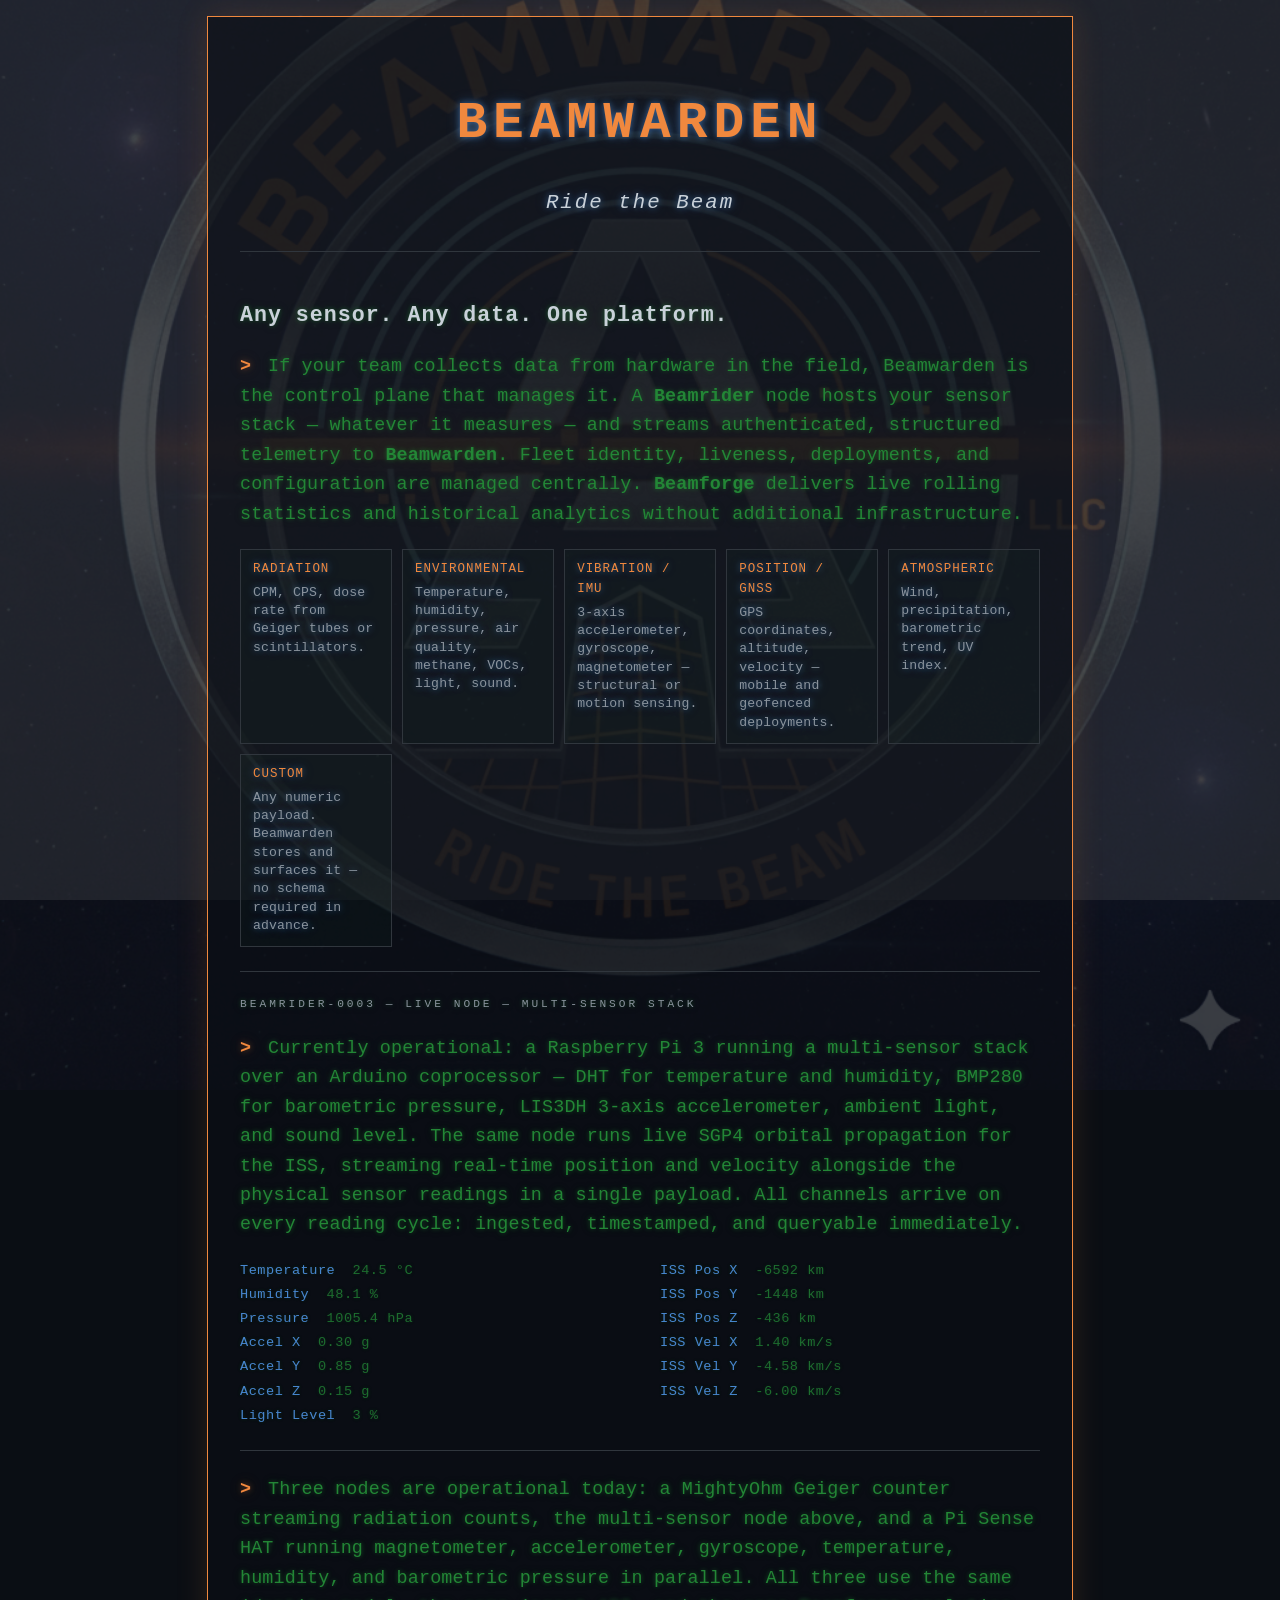
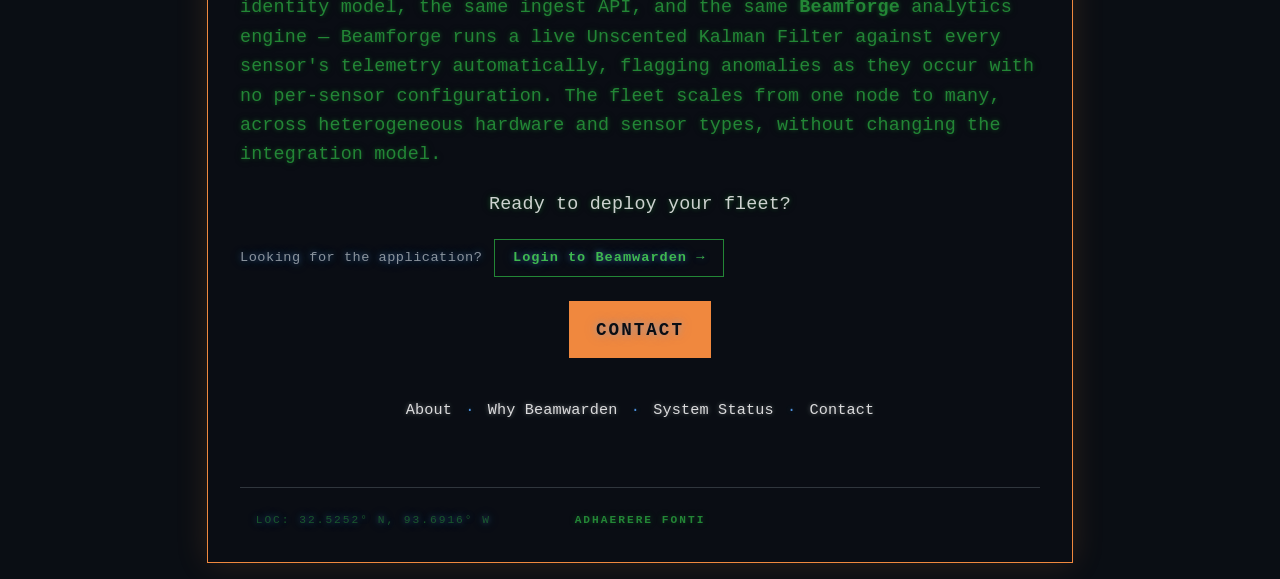
==== commit 71e168df: "feat: add login prompt to all pages pointing to app.beamwarden.com Adds "Looking for the application" ====
--- a/index.html
+++ b/index.html
@@ -255,6 +255,10 @@
         </main>
 
         <nav class="actions">
+            <div class="login-prompt">
+                <span>Looking for the application?</span>
+                <a class="login-link" href="https://app.beamwarden.com/">Login to Beamwarden →</a>
+            </div>
             <a class="contact-link" href="/contact.html">CONTACT</a>
 
             <div class="footer-nav">
--- a/beamwarden.css
+++ b/beamwarden.css
@@ -201,6 +201,41 @@
 }
 
 /* ============================
+   Login Prompt
+============================ */
+.login-prompt {
+    margin-top: 1.25rem;
+    display: flex;
+    align-items: center;
+    gap: 0.75rem;
+    flex-wrap: wrap;
+}
+
+.login-prompt span {
+    font-size: 0.85rem;
+    color: #8b949e;
+    letter-spacing: 0.5px;
+}
+
+.login-link {
+    display: inline-block;
+    padding: 0.45rem 1.1rem;
+    border: 1px solid #238636;
+    color: #3fb950;
+    text-decoration: none;
+    font-size: 0.85rem;
+    font-weight: 700;
+    letter-spacing: 1px;
+    transition: background 0.2s ease, color 0.2s ease, box-shadow 0.2s ease;
+}
+
+.login-link:hover {
+    background: rgba(35, 134, 54, 0.15);
+    box-shadow: 0 0 10px rgba(35, 134, 54, 0.3);
+    color: #56d364;
+}
+
+/* ============================
    Contact Button
 ============================ */
 .contact-link {
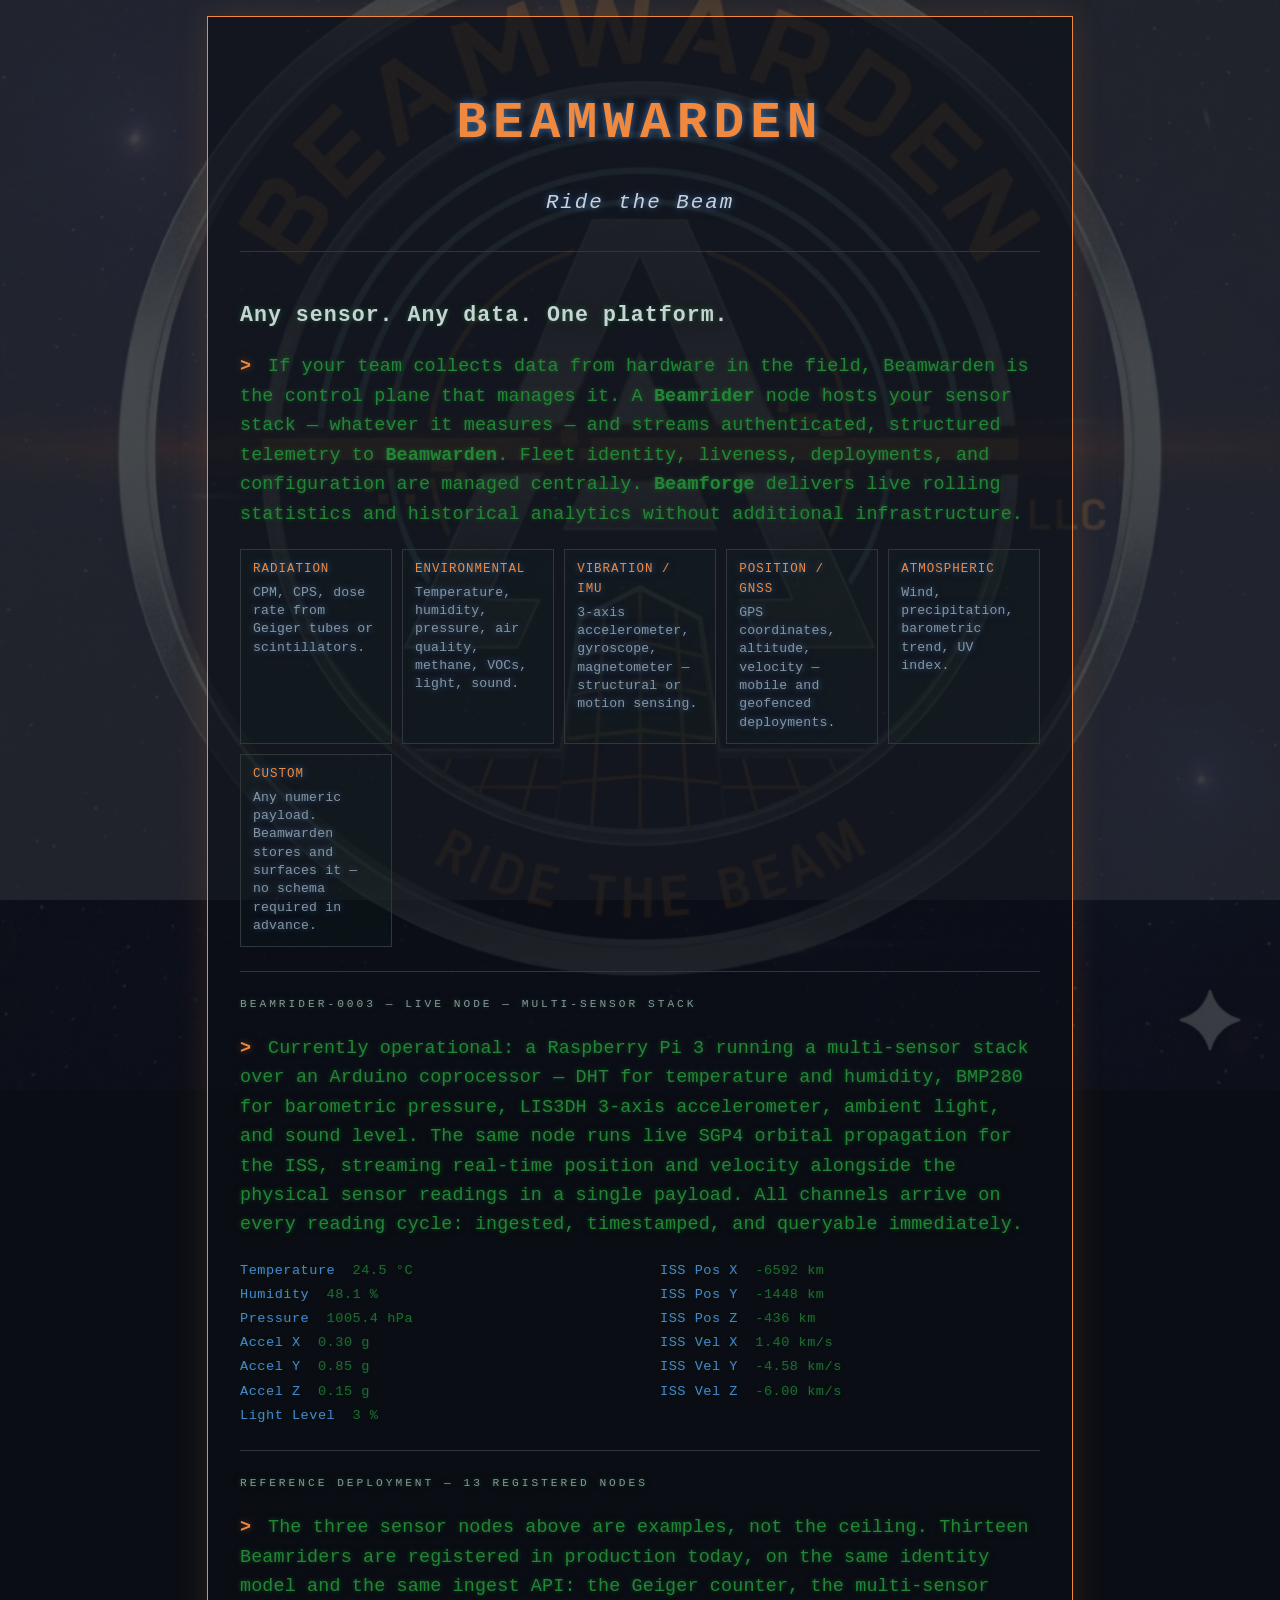
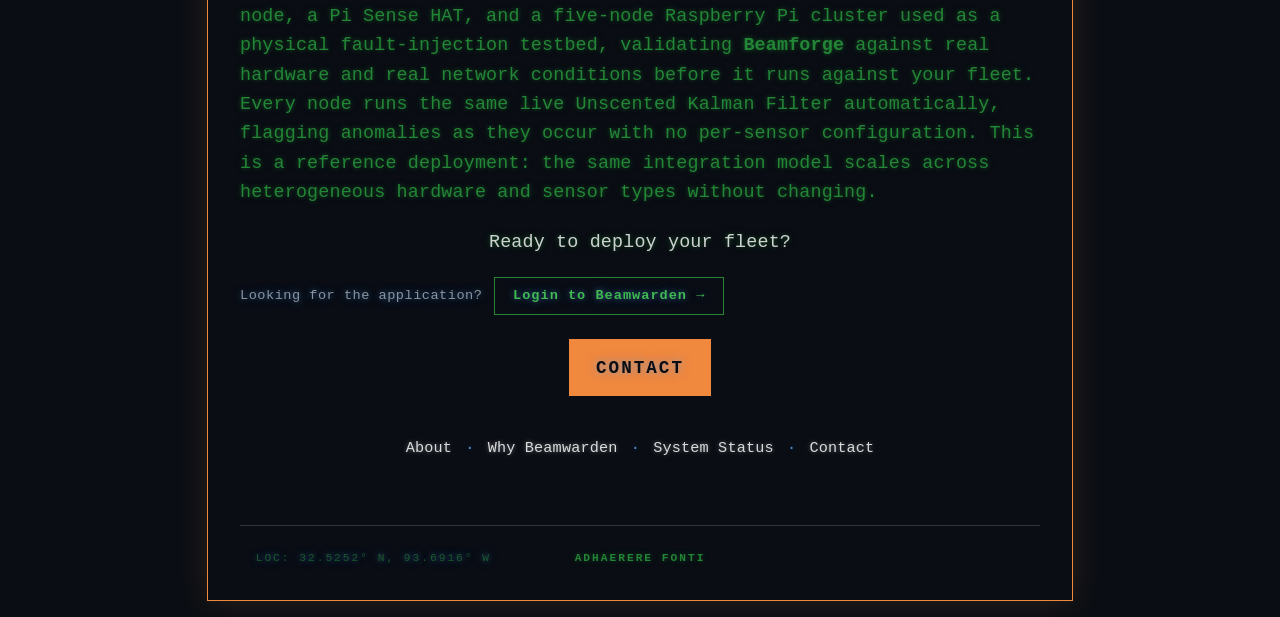
==== commit 6b4f1b15: "Reframe live-node section as a reference deployment, update node count Update the closing paragraph " ====
--- a/index.html
+++ b/index.html
@@ -239,15 +239,17 @@
 
             <hr class="section-divider">
 
+            <p class="node-label">Reference Deployment &mdash; 13 Registered Nodes</p>
+
             <section class="product-entry">
-                <p><span class="prompt-glow">&gt;</span> Three nodes are operational today: a MightyOhm Geiger
-                    counter streaming radiation counts, the multi-sensor node above, and a Pi Sense HAT running
-                    magnetometer, accelerometer, gyroscope, temperature, humidity, and barometric pressure in
-                    parallel. All three use the same identity model, the same ingest API, and the same
-                    <strong>Beamforge</strong> analytics engine — Beamforge runs a live Unscented Kalman Filter
-                    against every sensor's telemetry automatically, flagging anomalies as they occur with no
-                    per-sensor configuration. The fleet scales from one node to many, across heterogeneous
-                    hardware and sensor types, without changing the integration model.</p>
+                <p><span class="prompt-glow">&gt;</span> The three sensor nodes above are examples, not the ceiling.
+                    Thirteen Beamriders are registered in production today, on the same identity model and the same
+                    ingest API: the Geiger counter, the multi-sensor node, a Pi Sense HAT, and a five-node
+                    Raspberry Pi cluster used as a physical fault-injection testbed, validating <strong>Beamforge</strong>
+                    against real hardware and real network conditions before it runs against your fleet. Every node
+                    runs the same live Unscented Kalman Filter automatically, flagging anomalies as they occur with
+                    no per-sensor configuration. This is a reference deployment: the same integration model scales
+                    across heterogeneous hardware and sensor types without changing.</p>
             </section>
 
             <p class="ghost-center">Ready to deploy your fleet?</p>
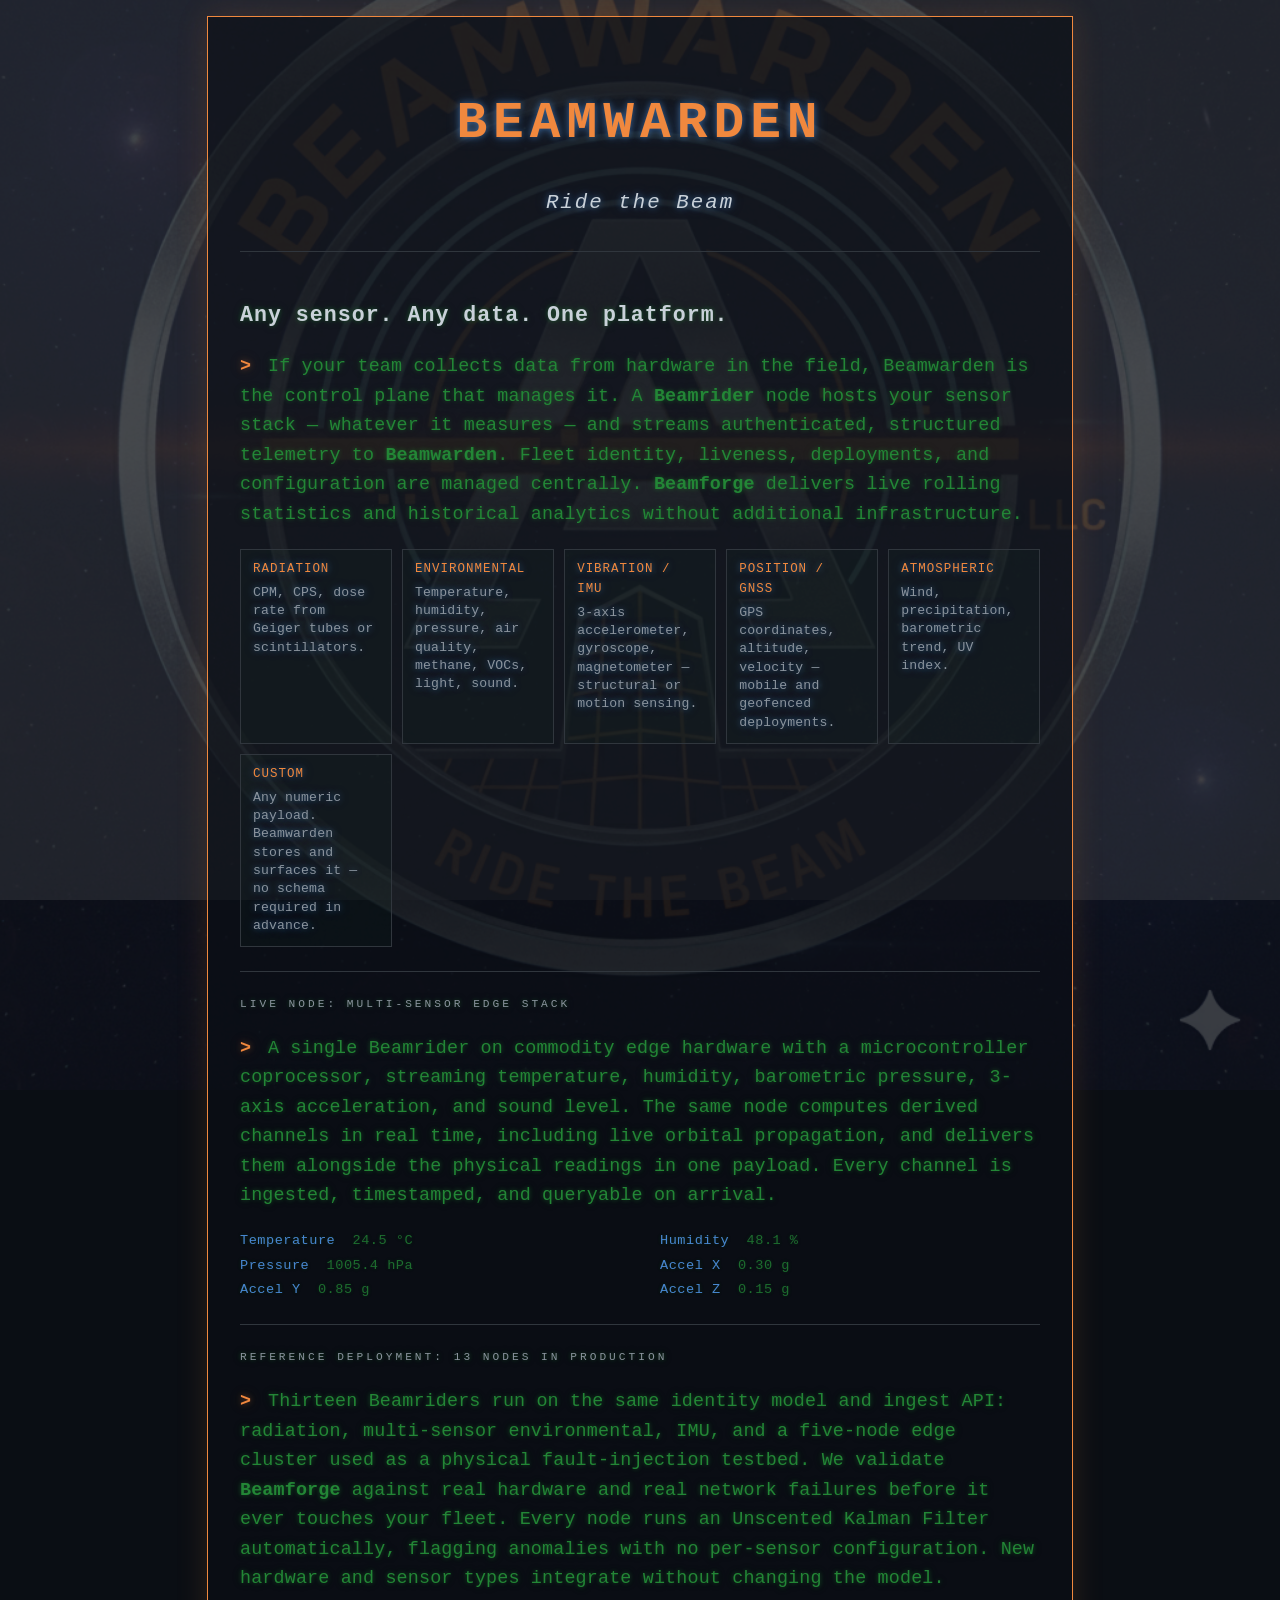
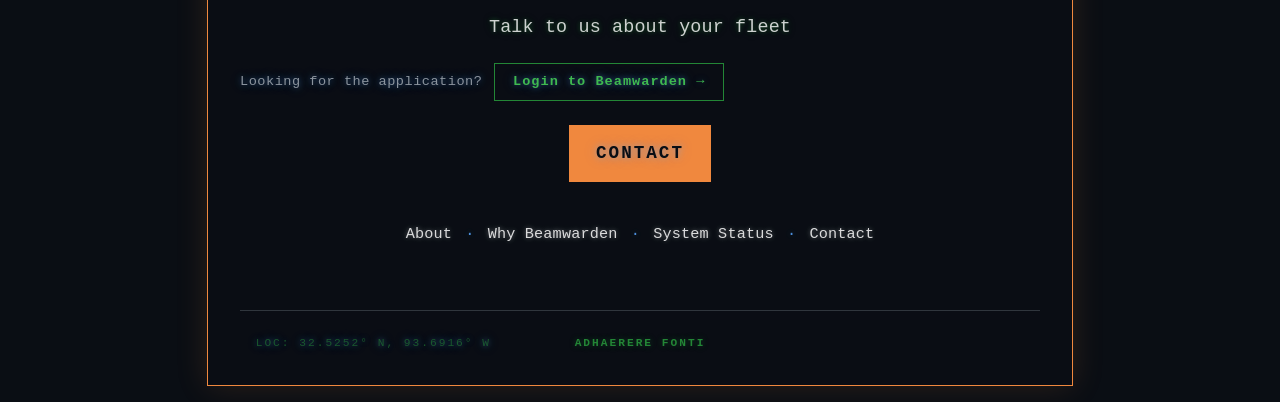
==== commit 3d6d8171: "Homepage: describe capability instead of hardware in proof sections Live-node and reference-deployme" ====
--- a/index.html
+++ b/index.html
@@ -157,32 +157,24 @@
 
             <hr class="section-divider">
 
-            <p class="node-label" id="node-label">Beamrider-0003 &mdash; Live Node &mdash; Multi-Sensor Stack</p>
+            <p class="node-label" id="node-label">Live Node: Multi-Sensor Edge Stack</p>
 
             <section class="product-entry">
-                <p><span class="prompt-glow">&gt;</span> Currently operational: a Raspberry Pi 3 running
-                    a multi-sensor stack over an Arduino coprocessor — DHT for temperature and humidity,
-                    BMP280 for barometric pressure, LIS3DH 3-axis accelerometer, ambient light, and sound
-                    level. The same node runs live SGP4 orbital propagation for the ISS, streaming
-                    real-time position and velocity alongside the physical sensor readings in a single
-                    payload. All channels arrive on every reading cycle: ingested, timestamped, and
-                    queryable immediately.</p>
+                <p><span class="prompt-glow">&gt;</span> A single Beamrider on commodity edge hardware with a
+                    microcontroller coprocessor, streaming temperature, humidity, barometric pressure,
+                    3-axis acceleration, and sound level. The same node computes derived channels in real
+                    time, including live orbital propagation, and delivers them alongside the physical
+                    readings in one payload. Every channel is ingested, timestamped, and queryable on
+                    arrival.</p>
             </section>
 
             <div id="telemetry-feed">
                 <div class="telemetry-line"><span class="field">Temperature</span> &nbsp;24.5 °C</div>
-                <div class="telemetry-line"><span class="field">ISS Pos X</span> &nbsp;-6592 km</div>
                 <div class="telemetry-line"><span class="field">Humidity</span> &nbsp;48.1 %</div>
-                <div class="telemetry-line"><span class="field">ISS Pos Y</span> &nbsp;-1448 km</div>
                 <div class="telemetry-line"><span class="field">Pressure</span> &nbsp;1005.4 hPa</div>
-                <div class="telemetry-line"><span class="field">ISS Pos Z</span> &nbsp;-436 km</div>
                 <div class="telemetry-line"><span class="field">Accel X</span> &nbsp;0.30 g</div>
-                <div class="telemetry-line"><span class="field">ISS Vel X</span> &nbsp;1.40 km/s</div>
                 <div class="telemetry-line"><span class="field">Accel Y</span> &nbsp;0.85 g</div>
-                <div class="telemetry-line"><span class="field">ISS Vel Y</span> &nbsp;-4.58 km/s</div>
                 <div class="telemetry-line"><span class="field">Accel Z</span> &nbsp;0.15 g</div>
-                <div class="telemetry-line"><span class="field">ISS Vel Z</span> &nbsp;-6.00 km/s</div>
-                <div class="telemetry-line"><span class="field">Light Level</span> &nbsp;3 %</div>
             </div>
 
             <script>
@@ -190,22 +182,16 @@
                 var ENDPOINT = 'https://app.beamwarden.com/api/v1/public/showcase/';
                 var feed = document.getElementById('telemetry-feed');
                 var nodeLabel = document.getElementById('node-label');
+                var baseLabel = nodeLabel.textContent;
 
                 var FIELDS = [
-                    { key: 'temp_c',       label: 'Temperature', unit: '°C',   decimals: 1, col: 0 },
-                    { key: 'x_km',         label: 'ISS Pos X',   unit: 'km',   decimals: 0, col: 1 },
-                    { key: 'humidity_pct', label: 'Humidity',    unit: '%',    decimals: 1, col: 0 },
-                    { key: 'y_km',         label: 'ISS Pos Y',   unit: 'km',   decimals: 0, col: 1 },
-                    { key: 'pressure_hpa', label: 'Pressure',    unit: 'hPa',  decimals: 1, col: 0 },
-                    { key: 'z_km',         label: 'ISS Pos Z',   unit: 'km',   decimals: 0, col: 1 },
-                    { key: 'ax_g',         label: 'Accel X',     unit: 'g',    decimals: 2, col: 0 },
-                    { key: 'vx_km_s',      label: 'ISS Vel X',   unit: 'km/s', decimals: 2, col: 1 },
-                    { key: 'ay_g',         label: 'Accel Y',     unit: 'g',    decimals: 2, col: 0 },
-                    { key: 'vy_km_s',      label: 'ISS Vel Y',   unit: 'km/s', decimals: 2, col: 1 },
-                    { key: 'az_g',         label: 'Accel Z',     unit: 'g',    decimals: 2, col: 0 },
-                    { key: 'vz_km_s',      label: 'ISS Vel Z',   unit: 'km/s', decimals: 2, col: 1 },
-                    { key: 'pct',          label: 'Light Level', unit: '%',    decimals: 0, col: 0 },
-                    { key: 'sound_db',     label: 'Sound Level', unit: 'dB',   decimals: 1, col: 0 },
+                    { key: 'temp_c',       label: 'Temperature', unit: '°C',   decimals: 1 },
+                    { key: 'humidity_pct', label: 'Humidity',    unit: '%',    decimals: 1 },
+                    { key: 'pressure_hpa', label: 'Pressure',    unit: 'hPa',  decimals: 1 },
+                    { key: 'ax_g',         label: 'Accel X',     unit: 'g',    decimals: 2 },
+                    { key: 'ay_g',         label: 'Accel Y',     unit: 'g',    decimals: 2 },
+                    { key: 'az_g',         label: 'Accel Z',     unit: 'g',    decimals: 2 },
+                    { key: 'sound_db',     label: 'Sound Level', unit: 'dB',   decimals: 1 },
                 ];
 
                 function fmtAge(s) {
@@ -226,8 +212,7 @@
                         });
                     if (!lines.length) return;
                     feed.innerHTML = lines.join('');
-                    nodeLabel.textContent = nodeLabel.textContent.split('—')[0].trim() +
-                        ' — ' + fmtAge(data.age_seconds);
+                    nodeLabel.textContent = baseLabel + ' (updated ' + fmtAge(data.age_seconds) + ')';
                 }
 
                 fetch(ENDPOINT)
@@ -239,20 +224,18 @@
 
             <hr class="section-divider">
 
-            <p class="node-label">Reference Deployment &mdash; 13 Registered Nodes</p>
+            <p class="node-label">Reference Deployment: 13 Nodes in Production</p>
 
             <section class="product-entry">
-                <p><span class="prompt-glow">&gt;</span> The three sensor nodes above are examples, not the ceiling.
-                    Thirteen Beamriders are registered in production today, on the same identity model and the same
-                    ingest API: the Geiger counter, the multi-sensor node, a Pi Sense HAT, and a five-node
-                    Raspberry Pi cluster used as a physical fault-injection testbed, validating <strong>Beamforge</strong>
-                    against real hardware and real network conditions before it runs against your fleet. Every node
-                    runs the same live Unscented Kalman Filter automatically, flagging anomalies as they occur with
-                    no per-sensor configuration. This is a reference deployment: the same integration model scales
-                    across heterogeneous hardware and sensor types without changing.</p>
+                <p><span class="prompt-glow">&gt;</span> Thirteen Beamriders run on the same identity model and
+                    ingest API: radiation, multi-sensor environmental, IMU, and a five-node edge cluster used
+                    as a physical fault-injection testbed. We validate <strong>Beamforge</strong> against real
+                    hardware and real network failures before it ever touches your fleet. Every node runs an
+                    Unscented Kalman Filter automatically, flagging anomalies with no per-sensor
+                    configuration. New hardware and sensor types integrate without changing the model.</p>
             </section>
 
-            <p class="ghost-center">Ready to deploy your fleet?</p>
+            <p class="ghost-center">Talk to us about your fleet</p>
 
         </main>
 
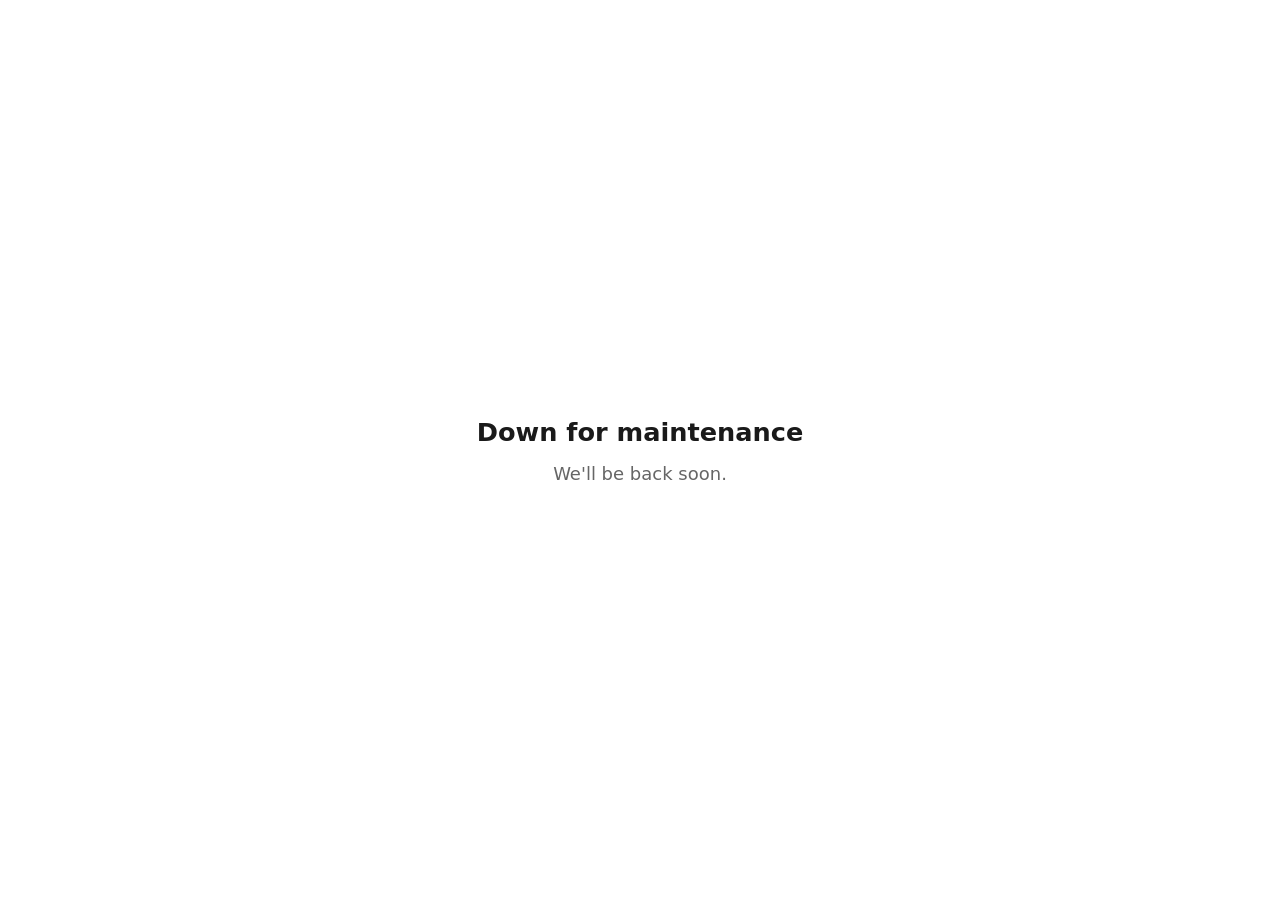
==== commit 2b18c882: "Maintenance notice: replace pages with a single generic message Prior content is preserved in git hi" ====
--- a/index.html
+++ b/index.html
@@ -1,268 +1,14 @@
-<!DOCTYPE html>
-<html lang="en">
-
-<head>
-    <meta charset="UTF-8">
-    <meta name="viewport" content="width=device-width, initial-scale=1.0">
-
-    <title>Beamwarden | Distributed Fleet Control Plane & Edge Analytics</title>
-    <meta name="description"
-        content="Beamwarden is the authoritative control plane for distributed sensing fleets. Any sensor. Any data. One platform.">
-    <meta name="keywords"
-        content="Beamwarden, Beamrider, Beamforge, Fleet Management PaaS, Edge Computing, Distributed Sensing, Telemetry Analytics, IoT, Edge Intelligence">
-    <link rel="canonical" href="https://beamwarden.com">
-    <link rel="icon" type="image/x-icon" href="favicon.ico">
-
-    <script type="application/ld+json">
-    {
-      "@context": "https://schema.org",
-      "@type": "SoftwareApplication",
-      "name": "Beamwarden",
-      "applicationCategory": "BusinessApplication",
-      "operatingSystem": "Web, Edge, Distributed Systems",
-      "description": "Control plane for distributed sensing fleets and edge devices.",
-      "author": {
-        "@type": "Organization",
-        "name": "Beamwarden, LLC",
-        "url": "https://beamwarden.com"
-      }
-    }
-    </script>
-
-    <link rel="stylesheet" href="beamwarden.css">
-
-    <style>
-        .hero-statement {
-            color: #c9d1d9;
-            font-size: clamp(1.1rem, 3vw, 1.35rem);
-            font-weight: 700;
-            letter-spacing: 1px;
-            margin-bottom: 1.5rem;
-            text-shadow: 0 0 6px rgba(201, 209, 217, 0.2);
-        }
-
-        .sensor-grid {
-            display: grid;
-            grid-template-columns: repeat(auto-fit, minmax(150px, 1fr));
-            gap: 0.65rem;
-            margin: 1.25rem 0;
-        }
-
-        .sensor-cell {
-            border: 1px solid #30363d;
-            padding: 0.65rem 0.75rem;
-            background: rgba(35, 134, 54, 0.04);
-            text-align: left;
-        }
-
-        .sensor-cell .sensor-name {
-            color: #f0883e;
-            font-size: 0.78rem;
-            letter-spacing: 1px;
-            text-transform: uppercase;
-            margin-bottom: 0.2rem;
-        }
-
-        .sensor-cell .sensor-desc {
-            color: #8b949e;
-            font-size: 0.82rem;
-            line-height: 1.4;
-        }
-
-        #telemetry-feed {
-            display: grid;
-            grid-template-columns: 1fr 1fr;
-            gap: 0.15rem 2.5rem;
-        }
-
-        .telemetry-line {
-            font-size: 0.85rem;
-            color: #238636;
-            opacity: 0.8;
-            letter-spacing: 0.5px;
-            text-shadow: 0 0 4px rgba(35, 134, 54, 0.3);
-        }
-
-        .telemetry-line .field {
-            color: #58a6ff;
-        }
-
-        .section-divider {
-            border: none;
-            border-top: 1px solid #30363d;
-            margin: 1.5rem 0;
-        }
-
-        .node-label {
-            font-size: 0.7rem;
-            letter-spacing: 3px;
-            color: #8b949e;
-            text-transform: uppercase;
-            margin-bottom: 0.75rem;
-        }
-    </style>
-</head>
-
-<body>
-
-    <div class="stars"></div>
-    <div class="stars2"></div>
-    <div class="stars3"></div>
-
-    <div class="container fade-1">
-        <header>
-            <h1 class="fade-2">BEAMWARDEN</h1>
-            <p class="tagline fade-3">Ride the Beam</p>
-        </header>
-
-        <main class="status-box fade-3">
-
-            <p class="hero-statement">Any sensor. Any data. One platform.</p>
-
-            <section class="product-entry">
-                <p><span class="prompt-glow">&gt;</span> If your team collects data from hardware in the field,
-                    Beamwarden is the control plane that manages it. A <strong>Beamrider</strong> node hosts your
-                    sensor stack — whatever it measures — and streams authenticated, structured telemetry to
-                    <strong>Beamwarden</strong>. Fleet identity, liveness, deployments, and configuration are
-                    managed centrally. <strong>Beamforge</strong> delivers live rolling statistics and
-                    historical analytics without additional infrastructure.</p>
-            </section>
-
-            <div class="sensor-grid">
-                <div class="sensor-cell">
-                    <div class="sensor-name">Radiation</div>
-                    <div class="sensor-desc">CPM, CPS, dose rate from Geiger tubes or scintillators.</div>
-                </div>
-                <div class="sensor-cell">
-                    <div class="sensor-name">Environmental</div>
-                    <div class="sensor-desc">Temperature, humidity, pressure, air quality, methane, VOCs, light, sound.</div>
-                </div>
-                <div class="sensor-cell">
-                    <div class="sensor-name">Vibration / IMU</div>
-                    <div class="sensor-desc">3-axis accelerometer, gyroscope, magnetometer — structural or motion sensing.</div>
-                </div>
-                <div class="sensor-cell">
-                    <div class="sensor-name">Position / GNSS</div>
-                    <div class="sensor-desc">GPS coordinates, altitude, velocity — mobile and geofenced deployments.</div>
-                </div>
-                <div class="sensor-cell">
-                    <div class="sensor-name">Atmospheric</div>
-                    <div class="sensor-desc">Wind, precipitation, barometric trend, UV index.</div>
-                </div>
-                <div class="sensor-cell">
-                    <div class="sensor-name">Custom</div>
-                    <div class="sensor-desc">Any numeric payload. Beamwarden stores and surfaces it — no schema required in advance.</div>
-                </div>
-            </div>
-
-            <hr class="section-divider">
-
-            <p class="node-label" id="node-label">Live Node: Multi-Sensor Edge Stack</p>
-
-            <section class="product-entry">
-                <p><span class="prompt-glow">&gt;</span> A single Beamrider on commodity edge hardware with a
-                    microcontroller coprocessor, streaming temperature, humidity, barometric pressure,
-                    3-axis acceleration, and sound level. The same node computes derived channels in real
-                    time, including live orbital propagation, and delivers them alongside the physical
-                    readings in one payload. Every channel is ingested, timestamped, and queryable on
-                    arrival.</p>
-            </section>
-
-            <div id="telemetry-feed">
-                <div class="telemetry-line"><span class="field">Temperature</span> &nbsp;24.5 °C</div>
-                <div class="telemetry-line"><span class="field">Humidity</span> &nbsp;48.1 %</div>
-                <div class="telemetry-line"><span class="field">Pressure</span> &nbsp;1005.4 hPa</div>
-                <div class="telemetry-line"><span class="field">Accel X</span> &nbsp;0.30 g</div>
-                <div class="telemetry-line"><span class="field">Accel Y</span> &nbsp;0.85 g</div>
-                <div class="telemetry-line"><span class="field">Accel Z</span> &nbsp;0.15 g</div>
-            </div>
-
-            <script>
-            (function () {
-                var ENDPOINT = 'https://app.beamwarden.com/api/v1/public/showcase/';
-                var feed = document.getElementById('telemetry-feed');
-                var nodeLabel = document.getElementById('node-label');
-                var baseLabel = nodeLabel.textContent;
-
-                var FIELDS = [
-                    { key: 'temp_c',       label: 'Temperature', unit: '°C',   decimals: 1 },
-                    { key: 'humidity_pct', label: 'Humidity',    unit: '%',    decimals: 1 },
-                    { key: 'pressure_hpa', label: 'Pressure',    unit: 'hPa',  decimals: 1 },
-                    { key: 'ax_g',         label: 'Accel X',     unit: 'g',    decimals: 2 },
-                    { key: 'ay_g',         label: 'Accel Y',     unit: 'g',    decimals: 2 },
-                    { key: 'az_g',         label: 'Accel Z',     unit: 'g',    decimals: 2 },
-                    { key: 'sound_db',     label: 'Sound Level', unit: 'dB',   decimals: 1 },
-                ];
-
-                function fmtAge(s) {
-                    if (s < 60) return s + 's ago';
-                    if (s < 3600) return Math.round(s / 60) + 'm ago';
-                    if (s < 86400) return Math.round(s / 3600) + 'h ago';
-                    return Math.round(s / 86400) + 'd ago';
-                }
-
-                function render(data) {
-                    var payload = data.payload || {};
-                    var lines = FIELDS
-                        .filter(function (f) { return typeof payload[f.key] === 'number'; })
-                        .map(function (f) {
-                            var val = payload[f.key].toFixed(f.decimals) + ' ' + f.unit;
-                            return '<div class="telemetry-line"><span class="field">' +
-                                f.label + '</span> &nbsp;' + val + '</div>';
-                        });
-                    if (!lines.length) return;
-                    feed.innerHTML = lines.join('');
-                    nodeLabel.textContent = baseLabel + ' (updated ' + fmtAge(data.age_seconds) + ')';
-                }
-
-                fetch(ENDPOINT)
-                    .then(function (r) { return r.ok ? r.json() : null; })
-                    .then(function (data) { if (data) render(data); })
-                    .catch(function () {});
-            })();
-            </script>
-
-            <hr class="section-divider">
-
-            <p class="node-label">Reference Deployment: 13 Nodes in Production</p>
-
-            <section class="product-entry">
-                <p><span class="prompt-glow">&gt;</span> Thirteen Beamriders run on the same identity model and
-                    ingest API: radiation, multi-sensor environmental, IMU, and a five-node edge cluster used
-                    as a physical fault-injection testbed. We validate <strong>Beamforge</strong> against real
-                    hardware and real network failures before it ever touches your fleet. Every node runs an
-                    Unscented Kalman Filter automatically, flagging anomalies with no per-sensor
-                    configuration. New hardware and sensor types integrate without changing the model.</p>
-            </section>
-
-            <p class="ghost-center">Talk to us about your fleet</p>
-
-        </main>
-
-        <nav class="actions">
-            <div class="login-prompt">
-                <span>Looking for the application?</span>
-                <a class="login-link" href="https://app.beamwarden.com/">Login to Beamwarden →</a>
-            </div>
-            <a class="contact-link" href="/contact.html">CONTACT</a>
-
-            <div class="footer-nav">
-                <a href="/about">About</a> ·
-                <a href="/why">Why Beamwarden</a> ·
-                <a href="https://app.beamwarden.com/status/">System Status</a> ·
-                <a href="/contact">Contact</a>
-            </div>
-        </nav>
-
-        <footer class="system-footer">
-            <div class="status-bar">
-                <span>LOC: 32.5252° N, 93.6916° W</span>
-                <a href="https://baughgalactica.com" class="root-link">ADHAERERE FONTI</a>
-                <span>&nbsp;</span>
-            </div>
-        </footer>
-    </div>
-
-</body>
-
-</html>
+<!doctype html>
+<html lang="en"><head><meta charset="utf-8">
+<meta name="viewport" content="width=device-width,initial-scale=1">
+<meta name="robots" content="noindex,nofollow">
+<title>Down for maintenance</title>
+<style>
+:root{--bg:#fff;--fg:#1a1a1a;--mut:#666}
+@media (prefers-color-scheme:dark){:root{--bg:#111;--fg:#eee;--mut:#999}}
+html,body{height:100%;margin:0}
+body{display:flex;align-items:center;justify-content:center;background:var(--bg);color:var(--fg);font:18px/1.5 system-ui,-apple-system,Segoe UI,sans-serif;padding:0 16px;text-align:center}
+h1{font-size:1.6rem;margin:0 0 .5rem;font-weight:600}
+p{margin:0;color:var(--mut)}
+</style></head>
+<body><main><h1>Down for maintenance</h1><p>We'll be back soon.</p></main></body></html>
